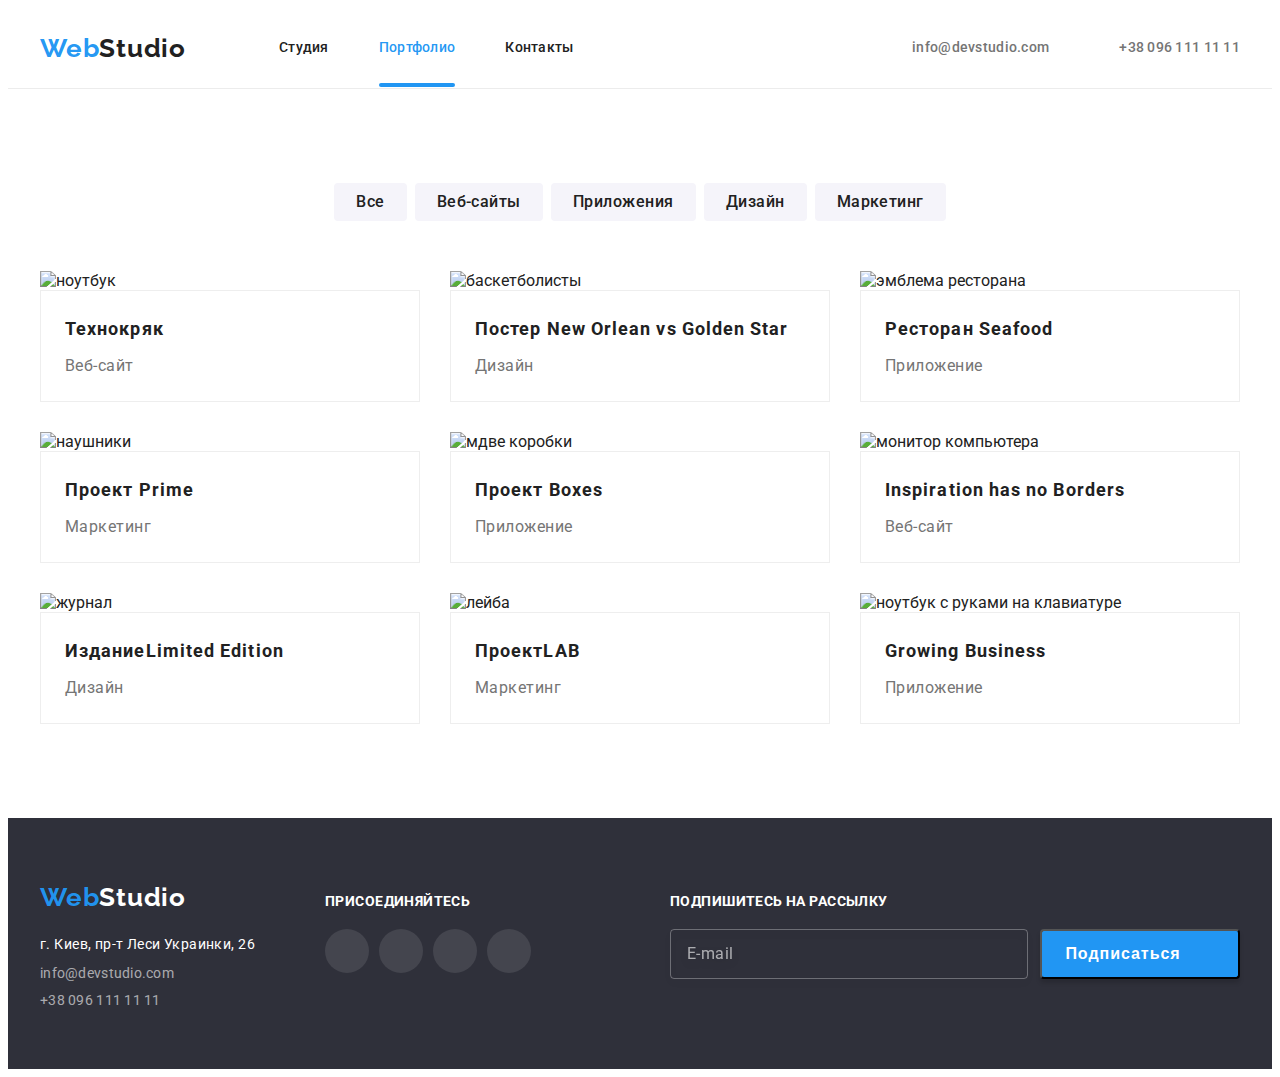
==== portfolio.html @ 55c8bc3f "Create portfolio.html" ====
<!DOCTYPE html>
<html lang="ru">
  <head>
    <meta charset="UTF-8" />
    <meta http-equiv="X-UA-Compatible" content="IE=edge" />
    <meta name="viewport" content="width=device-width, initial-scale=1.0" />
    <link rel="preconnect" href="https://fonts.googleapis.com" />
    <link rel="preconnect" href="https://fonts.gstatic.com" crossorigin />
    <link
      href="https://fonts.googleapis.com/css2?family=Raleway:ital,wght@0,700;1,700&family=Roboto:ital,wght@0,400;0,500;0,700;0,900;1,400;1,500;1,700;1,900&display=swap"
      rel="stylesheet"
    />
    <link
      rel="stylesheet"
      href="https://cdnjs.cloudflare.com/ajax/libs/modern-normalize/1.1.0/modern-normalize.min.css"
      integrity="sha512-wpPYUAdjBVSE4KJnH1VR1HeZfpl1ub8YT/NKx4PuQ5NmX2tKuGu6U/JRp5y+Y8XG2tV+wKQpNHVUX03MfMFn9Q=="
      crossorigin="anonymous"
      referrerpolicy="no-referrer"
    />
    <link rel="stylesheet" href="./css/main.min.css" />
    <title>Portfolio</title>
  </head>
  <body>
    <!-- HEADER -->
    <header class="header">
      <div class="container">
        <nav class="navigation">
          <a href="/" lang="en" class="logo"><span class="span-logo">Web</span>Studio</a>

          <ul class="header__list list">
            <li class="header__item">
              <a class="header__link link" href="./index.html">Студия</a>
            </li>
            <li class="header__item">
              <a class="header__link link current" href="./portfolio.html">Портфолио</a>
            </li>
            <li class="header__item">
              <a class="header__link link" href="">Контакты</a>
            </li>
          </ul>
        </nav>
        <ul class="header__contacts list">
          <li class="header__сontact-details">
            <a class="header__mail link" href="mailto:info@devstudio.com"
              ><svg class="header__envelope" width="16" height="12">
                <use href="./images/sprite.svg#icon-envelope"></use></svg
              >info@devstudio.com</a
            >
          </li>
          <li class="header__сontact-details">
            <a class="header__tel link" href="tel:+380961111111"
              ><svg class="header__smartphone" width="10" height="16">
                <use href="./images/sprite.svg#icon-smartphone"></use></svg
              >+38 096 111 11 11</a
            >
          </li>
        </ul>
      </div>
    </header>

    <!-- MAIN -->
    <main class="portfolio">
      <section class="portfolio-section section">
        <div class="container">
          <h1 hidden>Portfolio</h1>

          <ul class="filters-list list">
            <li class="filters-item">
              <button class="btn" type="button">Все</button>
            </li>
            <li class="filters-item">
              <button class="btn" type="button">Веб-сайты</button>
            </li>
            <li class="filters-item">
              <button class="btn" type="button">Приложения</button>
            </li>
            <li class="filters-item">
              <button class="btn" type="button">Дизайн</button>
            </li>
            <li class="filters-item">
              <button class="btn" type="button">Маркетинг</button>
            </li>
          </ul>

          <!-- gallery -->
          <ul class="projects-list list">
            <li class="projects-item">
              <a class="projects-link link" href="">
                <div class="projects-overlay">
                  <img src="./images/portfolio-images/img-1-min.jpg" alt="ноутбук" />
                  <p class="projects-description">
                    Технокряк это современная площадка распространения коронавируса. Компании
                    используют эту платформу для цифрового шпионажа и атак на защищённые сервера
                    конкурентов.
                  </p>
                </div>
                <div class="projects-content">
                  <h2 class="projects-heading">Технокряк</h2>
                  <p class="projects-text">Веб-сайт</p>
                </div>
              </a>
            </li>

            <li class="projects-item">
              <a class="projects-link link" href="">
                <div class="projects-overlay">
                  <img src="./images/portfolio-images/img-2-min.jpg" alt="баскетболисты" />
                  <p class="projects-description">
                    Технокряк это современная площадка распространения коронавируса. Компании
                    используют эту платформу для цифрового шпионажа и атак на защищённые сервера
                    конкурентов.
                  </p>
                </div>
                <div class="projects-content">
                  <h2 class="projects-heading">
                    Постер <span lang="en">New Orlean vs Golden Star</span>
                  </h2>
                  <p class="projects-text">Дизайн</p>
                </div>
              </a>
            </li>

            <li class="projects-item">
              <a class="projects-link link" href="">
                <div class="projects-overlay">
                  <img src="./images/portfolio-images/img-3-min.jpg" alt="эмблема ресторана" />
                  <p class="projects-description">
                    Технокряк это современная площадка распространения коронавируса. Компании
                    используют эту платформу для цифрового шпионажа и атак на защищённые сервера
                    конкурентов.
                  </p>
                </div>
                <div class="projects-content">
                  <h2 class="projects-heading">Ресторан <span lang="en">Seafood</span></h2>
                  <p class="projects-text">Приложение</p>
                </div>
              </a>
            </li>

            <li class="projects-item">
              <a class="projects-link link" href="">
                <div class="projects-overlay">
                  <img src="./images/portfolio-images/img-4-min.jpg" alt="наушники" />
                  <p class="projects-description">
                    Технокряк это современная площадка распространения коронавируса. Компании
                    используют эту платформу для цифрового шпионажа и атак на защищённые сервера
                    конкурентов.
                  </p>
                </div>
                <div class="projects-content">
                  <h2 class="projects-heading">Проект <span lang="en">Prime</span></h2>
                  <p class="projects-text">Маркетинг</p>
                </div>
              </a>
            </li>

            <li class="projects-item">
              <a class="projects-link link" href=""
                ><div class="projects-overlay">
                  <img src="./images/portfolio-images/img-5-min.jpg" alt="мдве коробки" />
                  <p class="projects-description">
                    Технокряк это современная площадка распространения коронавируса. Компании
                    используют эту платформу для цифрового шпионажа и атак на защищённые сервера
                    конкурентов.
                  </p>
                </div>
                <div class="projects-content">
                  <h2 class="projects-heading">Проект <span lang="en">Boxes</span></h2>
                  <p class="projects-text">Приложение</p>
                </div>
              </a>
            </li>

            <li class="projects-item">
              <a class="projects-link link" href=""
                ><div class="projects-overlay">
                  <img src="./images/portfolio-images/img-6-min.jpg" alt="монитор компьютера" />
                  <p class="projects-description">
                    Технокряк это современная площадка распространения коронавируса. Компании
                    используют эту платформу для цифрового шпионажа и атак на защищённые сервера
                    конкурентов.
                  </p>
                </div>
                <div class="projects-content">
                  <h2 class="projects-heading" lang="en">Inspiration has no Borders</h2>
                  <p class="projects-text">Веб-сайт</p>
                </div>
              </a>
            </li>

            <li class="projects-item">
              <a class="projects-link link" href=""
                ><div class="projects-overlay">
                  <img src="./images/portfolio-images/img-7-min.jpg" alt="журнал" />
                  <p class="projects-description">
                    Технокряк это современная площадка распространения коронавируса. Компании
                    используют эту платформу для цифрового шпионажа и атак на защищённые сервера
                    конкурентов.
                  </p>
                </div>
                <div class="projects-content">
                  <h2 class="projects-heading">Издание<span lang="en">Limited Edition</span></h2>
                  <p class="projects-text">Дизайн</p>
                </div>
              </a>
            </li>

            <li class="projects-item">
              <a class="projects-link link" href="">
                <div class="projects-overlay">
                  <img src="./images/portfolio-images/img-8-min.jpg" alt="лейба" />
                  <p class="projects-description">
                    Технокряк это современная площадка распространения коронавируса. Компании
                    используют эту платформу для цифрового шпионажа и атак на защищённые сервера
                    конкурентов.
                  </p>
                </div>
                <div class="projects-content">
                  <h2 class="projects-heading">Проект<span lang="en">LAB</span></h2>
                  <p class="projects-text">Маркетинг</p>
                </div>
              </a>
            </li>

            <li class="projects-item">
              <a class="projects-link link" href=""
                ><div class="projects-overlay">
                  <img
                    src="./images/portfolio-images/img-9-min.jpg"
                    alt="ноутбук с руками на клавиатуре"
                  />
                  <p class="projects-description">
                    Технокряк это современная площадка распространения коронавируса. Компании
                    используют эту платформу для цифрового шпионажа и атак на защищённые сервера
                    конкурентов.
                  </p>
                </div>
                <div class="projects-content">
                  <h2 class="projects-heading" lang="en">Growing Business</h2>
                  <p class="projects-text">Приложение</p>
                </div>
              </a>
            </li>
          </ul>
        </div>
      </section>
    </main>

    <!-- FOOTER -->
    <footer class="footer">
      <div class="container">
        <div class="footer__left">
          <a href="/" lang="en" class="footer__logo logo"
            ><span class="footer-span__logo">Web</span>Studio</a
          >
          <address class="footer__address link">
            <a class="map link" href="">г. Киев, пр-т Леси Украинки, 26</a>
            <ul class="footer-contacts list">
              <li class="footer__item">
                <a class="footer__mail link" href="mailto:info@devstudio.com">info@devstudio.com</a>
              </li>
              <li class="footer__item">
                <a class="footer__tel link" href="tel:+380961111111">+38 096 111 11 11</a>
              </li>
            </ul>
          </address>
        </div>

        <div class="footer__right">
          <h3 class="footer__heading">присоединяйтесь</h3>
          <ul class="footer__socials list">
            <li class="footer__socials-item">
              <a href="" class="footer__socials-link link">
                <svg class="footer__socials-icon" width="20" height="20">
                  <use href="./images/sprite.svg#icon-instagram"></use>
                </svg>
              </a>
            </li>
            <li class="footer__socials-item">
              <a href="" class="footer__socials-link">
                <svg class="footer__socials-icon" width="20" height="20">
                  <use href="./images/sprite.svg#icon-twitter"></use>
                </svg>
              </a>
            </li>
            <li class="footer__socials-item">
              <a href="" class="footer__socials-link">
                <svg class="footer__socials-icon" width="20" height="20">
                  <use href="./images/sprite.svg#icon-facebook"></use>
                </svg>
              </a>
            </li>
            <li class="footer__socials-item">
              <a href="" class="footer__socials-link">
                <svg class="footer__socials-icon" width="20" height="20">
                  <use href="./images/sprite.svg#icon-linkedin"></use>
                </svg>
              </a>
            </li>
          </ul>
        </div>
        <div class="mailing">
          <b class="mailing__heading">Подпишитесь на рассылку</b>
          <form action="#" class="mailing__form">
            <input
              type="email"
              id="email"
              class="mailing__input"
              name="input-email"
              placeholder="E-mail"
            />
            <button class="mailing__btn" type="submit">
              Подписаться
              <span class="mailing__wrap">
                <svg class="mailing__icon-send" width="24" height="24">
                  <use href="./images/sprite.svg#icon-icon-send"></use>
                </svg>
              </span>
            </button>
          </form>
        </div>
      </div>
    </footer>
  </body>
</html>
---- css/main.min.css ----
:root{--primary-text-color: #212121;--secondary-text-color: #757575;--accent-color: #2196f3fb;--primary-white-color: #ffffff;--primary-link-color: #afb1b8;--projects-list-gap: 30px}body{font-family:'Roboto', sans-serif;color:var(--primary-text-color)}h1,h2,h3,h4,h5,h6,p{margin:0}ul{margin-top:0;margin-bottom:0;padding-left:0}img{display:block;max-width:100%;height:auto}.list{list-style-type:none}.link{text-decoration:none;color:var(--primary-text-color);transition:color 250ms cubic-bezier(0.4, 0, 0.2, 1)}.link:hover,.link:focus{color:var(--accent-color)}.container{width:1200px;padding-left:15px;padding-right:15px;margin:0 auto}.section{padding-top:94px;padding-bottom:94px}.logo{font-family:Raleway;font-weight:700;font-size:26px;line-height:1.19;text-decoration:none;letter-spacing:0.03em;color:var(--primary-text-color)}.span-logo{color:var(--accent-color)}.heading{text-align:center}.header{background-color:var(--primary-white-color);border-bottom:1px solid #ececec}.header .container{display:flex;align-items:center}.navigation{display:flex;align-items:center}.header__list{display:flex;margin-left:93px}.header__item{padding-top:32px;padding-bottom:32px;font-weight:500;font-size:14px;line-height:1.14;letter-spacing:0.02em}.header__item:not(:last-child){margin-right:50px}.header__link{padding-top:32px;padding-bottom:32px;position:relative}.current{color:var(--accent-color)}.current::after{content:'';display:block;background:#2196f3;height:4px;border-radius:2px;bottom:0;width:100%;position:absolute}.header__mail,.header__tel{padding-top:32px;padding-bottom:32px;display:flex;transition:color 250ms cubic-bezier(0.4, 0, 0.2, 1);color:var(--secondary-text-color);font-weight:500;font-size:14px;line-height:1.14;letter-spacing:0.02em}.header__contacts{display:flex;margin-left:auto;align-items:center}.header__contacts .header__сontact-details+.header__сontact-details{margin-left:50px}.header__mail::before{content:'';fill:var(--secondary-text-color)}.header__envelope{margin-right:10px;fill:var(--secondary-text-color);transition:fill 250ms cubic-bezier(0.4, 0, 0.2, 1)}.header__mail:hover .header__envelope,.header__mail:focus .header__envelope{fill:var(--accent-color)}.header__smartphone{margin-right:10px;fill:var(--secondary-text-color);transition:fill 250ms cubic-bezier(0.4, 0, 0.2, 1)}.header__tel:hover .header__smartphone,.header__tel:focus .header__smartphone{fill:var(--accent-color)}.hero{background-color:#2f303a;text-align:center;padding-top:200px;padding-bottom:200px;background-image:linear-gradient(rgba(47,48,58,0.4), rgba(47,48,58,0.4)),url(../images/img-min.jpg);max-width:1600px;margin-left:auto;margin-right:auto;background-repeat:no-repeat;background-position:center;background-size:cover}.hero__heading{margin-bottom:30px;font-family:Roboto;font-weight:900;font-size:44px;line-height:1.36;letter-spacing:0.06em;text-transform:uppercase;color:var(--primary-white-color)}.hero__btn{padding:10px 32px;font-weight:700;font-size:16px;line-height:1.87;letter-spacing:0.06em;background-color:var(--accent-color);color:var(--primary-white-color);border-radius:4px;border:hidden;cursor:pointer}.btn{cursor:pointer;border:none;padding:6px 22px;border-radius:4px;background-color:#f5f4fa;font-family:Roboto;font-weight:500;font-size:16px;line-height:1.62;text-align:center;letter-spacing:0.03em;color:#212121;transition:color 250ms cubic-bezier(0.4, 0, 0.2, 1),background-color 250ms cubic-bezier(0.4, 0, 0.2, 1)}.btn:hover,.btn:focus{background-color:var(--accent-color);color:var(--primary-white-color)}.benefits{padding-bottom:0}.benefits__list{display:flex}.benefits__item{width:270px}.benefits__item:not(:last-child){margin-right:30px}.benefits-picture{display:flex;align-items:center;justify-content:center;background-color:#f5f4fa;height:120px;width:100%;border-radius:4px;margin-bottom:30px}.benefits__heading{margin-bottom:10px;font-weight:700;font-size:14px;line-height:1.14;letter-spacing:0.03em;text-transform:uppercase}.benefits__text{font-size:14px;line-height:1.71;letter-spacing:0.03em;color:var(--secondary-text-color)}.activity__heading{margin-bottom:50px;font-weight:700;font-size:36px;line-height:1.17;letter-spacing:0.03em}.activity__list{display:flex}.activity__item{position:relative}.activity__item:not(:last-child){margin-right:30px}.activity-description__text{font-family:Roboto;font-weight:700;font-size:14px;line-height:calc(16 / 14);text-align:center;letter-spacing:0.03em;text-transform:uppercase;color:var(--primary-white-color);position:absolute;bottom:0;width:100%;height:70px;background:rgba(47,48,58,0.8);padding:27px 82px}.team{background-color:#f5f4fa}.team__heading{margin-bottom:50px;font-weight:700;font-size:36px;line-height:1.17;letter-spacing:0.03em}.team__list{display:flex}.team__list .team__item+.team__item{margin-left:30px}.employees{background-color:#ffffff;padding-top:30px;padding-bottom:30px;text-align:center;border-bottom:1px;box-shadow:0px 1px 3px rgba(0,0,0,0.12),0px 1px 1px rgba(0,0,0,0.14),0px 2px 1px rgba(0,0,0,0.2);border-radius:0 0 4px 4px}.employees__heading{margin-bottom:10px;font-weight:500;font-size:16px;line-height:1.19;letter-spacing:0.03em}.employees__text{font-size:16px;line-height:1.19;letter-spacing:0.03em;color:var(--secondary-text-color);margin-bottom:16px}.employees-socials{display:flex;justify-content:center}.clients__heading{margin-bottom:50px;font-family:Roboto;font-weight:700;font-size:36px;line-height:1.17;text-align:center;letter-spacing:0.03em;color:var(--primary-text-color)}.clients__list{display:flex;justify-content:center}.clients__item{width:170px;height:92px}.clients__item:not(:last-child){margin-right:30px}.clients__icon{background-color:var(--primary-white-color);border:1px solid var(--primary-link-color);padding:16px 32px;border-radius:4px;width:100%;height:100%;fill:var(--primary-link-color);transition:fill 250ms cubic-bezier(0.4, 0, 0.2, 1),border-color 250ms cubic-bezier(0.4, 0, 0.2, 1)}.clients__link:hover .clients__icon,.clients__link:focus .clients__icon{fill:var(--accent-color);border-color:var(--accent-color)}.footer{background-color:#2f303a;padding-top:60px;padding-bottom:60px}.footer__left{margin-right:70px}.footer__logo{display:block;margin-bottom:20px;color:var(--primary-white-color)}.footer-span__logo{color:var(--accent-color)}.map{display:block;margin-bottom:9px;color:var(--primary-white-color);font-style:normal;font-size:14px;line-height:1.71;letter-spacing:0.03em}.footer__mail{display:block;margin-bottom:9px}.footer__mail,.footer__tel{color:rgba(255,255,255,0.6);font-style:normal;font-weight:400;font-size:14px;line-height:1.14;letter-spacing:0.02em}.footer .container{display:flex;align-items:baseline}.footer__heading{margin-bottom:20px;font-family:Roboto;font-weight:700;font-size:14px;line-height:16px;letter-spacing:0.03em;text-transform:uppercase;color:var(--primary-white-color)}.footer__socials{display:flex}.footer__socials-item:not(:last-child){margin-right:10px}.footer__socials-link{width:44px;height:44px;display:flex;align-items:center;justify-content:center;border-radius:50%;background-color:rgba(255,255,255,0.1);fill:var(--primary-white-color);transition:background-color 250ms cubic-bezier(0.4, 0, 0.2, 1)}.footer__socials-link:hover,.footer__socials-link:focus{background-color:var(--accent-color)}.mailing__form{display:flex}.mailing{margin-left:auto}.mailing__heading{display:block;margin-top:15px;margin-bottom:20px;font-family:Roboto;font-weight:700;font-size:14px;line-height:calc(16 / 14);letter-spacing:0.03em;text-transform:uppercase;color:var(--primary-white-color)}.mailing__input{display:inline-block;min-width:358px;height:50px;background-color:#2196f300;padding-left:16px;border:1px solid rgba(255,255,255,0.3);box-sizing:border-box;filter:drop-shadow(0px 4px 4px rgba(0,0,0,0.15));border-radius:4px;font-size:14px;color:var(--primary-white-color)}.mailing__input::placeholder{font-family:Roboto;font-size:16px;line-height:calc(20 / 16);display:flex;align-items:center;letter-spacing:0.03em;color:rgba(255,255,255,0.6);outline:transparent}.mailing__btn{display:flex;align-items:center;justify-content:center;width:200px;height:50px;margin-left:12px;padding:10px 28px;font-weight:700;font-size:16px;line-height:clac(30/16);text-align:center;letter-spacing:0.06em;background:#2196f3;color:var(--primary-white-color);box-shadow:0px 4px 4px rgba(0,0,0,0.15);border-radius:4px;outline:transparent;cursor:pointer}.mailing__icon-send{margin-left:10px;fill:var(--primary-white-color)}.backdrop{position:fixed;top:0;left:0;width:100%;height:100%;background-color:rgba(0,0,0,0.2);opacity:1;transition:opacity 250ms cubic-bezier(0.4, 0, 0.2, 1)}.backdrop.is-hidden{opacity:0;pointer-events:none;visibility:visible}.modal{position:absolute;top:50%;left:50%;transform:translate(-50%, -50%);padding:40px;min-width:528px;min-height:581px;transition:250ms cubic-bezier(0.4, 0, 0.2, 1);transform:translate(-50%, -50%) scale(1);background-color:var(--primary-white-color);box-shadow:0px 4px 4px rgba(0,0,0,0.25)}.backdrop.is-hidden .modal{transition:250ms cubic-bezier(0.4, 0, 0.2, 1);transform:translate(-50%, -50%) scale(1.5)}.modal__btn{position:absolute;top:8px;right:8px;display:flex;align-items:center;justify-content:center;box-sizing:border-box;height:30px;width:30px;border-radius:50%;border:1px solid rgba(0,0,0,0.1);background-color:var(--primary-white-color);cursor:pointer;transition:fill 250ms cubic-bezier(0.4, 0, 0.2, 1)}.modal__btn:hover,.modal__btn:focus{fill:var(--accent-color)}.modal__heading{display:block;margin-bottom:12px;font-family:Roboto;font-weight:700;font-size:20px;line-height:calc(23 / 20);text-align:center;letter-spacing:0.03em;color:var(--primary-text-color)}.modal-field{margin-bottom:10px}.modal-field__lable{display:block;margin-bottom:4px;font-family:Roboto;font-size:12px;line-height:calc(14 / 12);letter-spacing:0.01em;color:var(--secondary-text-color)}.modal-field__wrap{display:block;position:relative}.modal-field__input{padding-left:42px;width:100%;height:40px;border:1px solid rgba(33,33,33,0.2);box-sizing:border-box;border-radius:4px;outline:transparent;transition:border-color 250ms cubic-bezier(0.4, 0, 0.2, 1)}.modal-field__input:hover,.modal-field__input:focus{border-color:var(--accent-color)}.modal-field__icon{position:absolute;top:50%;transform:translateY(-50%);left:12px;fill:#212121;transition:fill 250ms cubic-bezier(0.4, 0, 0.2, 1)}.modal-field__input:hover+.modal-field__icon,.modal-field__input:focus+.modal-field__icon{fill:var(--accent-color)}.modal-field__comments{padding-top:12px;padding-left:16px;width:100%;height:120px;resize:none;border:1px solid rgba(33,33,33,0.2);box-sizing:border-box;border-radius:4px;outline:transparent;font-size:14px;transition:border-color 250ms cubic-bezier(0.4, 0, 0.2, 1)}.modal-field__comments::placeholder{font-family:Roboto;font-size:12px;line-height:calc(14 / 12);letter-spacing:0.01em;color:rgba(117,117,117,0.5)}.modal-field__comments:hover,.modal-field__comments:focus{border-color:var(--accent-color)}.modal-check{margin-bottom:30px}.visually-hidden{position:absolute;width:1px;height:1px;margin:-1px;padding:0;overflow:hidden;border:0;clip:rect(0 0 0 0)}.modal-check__label{display:flex;align-items:center;justify-content:center;font-family:Roboto;font-size:14px;line-height:calc(24 / 14);letter-spacing:0.03em;color:var(--secondary-text-color)}.modal-link{margin-left:4px}.modal-check__wrapper{margin-right:8px;width:16px;height:15px;border:2px solid var(--primary-text-color);border-radius:4px;display:flex;align-items:center;justify-content:center}.modal-check__icon{fill:var(--primary-white-color)}.modal-check__checkbox:checked+.modal-check__label>.modal-check__wrapper{background-color:var(--accent-color);border:transparent}.check-btn{display:block;margin:0 auto;width:200px;height:50px;padding:10px 32px;font-weight:700;font-size:16px;line-height:1.87;letter-spacing:0.06em;background-color:var(--accent-color);color:var(--primary-white-color);border-radius:4px;border:hidden;box-shadow:0px 4px 4px rgba(0,0,0,0.15);cursor:pointer}.employees-socials__item{width:44px;height:44px}.employees-socials__item:not(:last-child){margin-right:10px}.employees-socials__link{width:100%;height:100%;display:flex;align-items:center;justify-content:center;border-radius:50%;background-color:var(--primary-white-color);transition:background-color 250ms cubic-bezier(0.4, 0, 0.2, 1)}.employees-socials__link:hover,.employees-socials__link:focus{background-color:var(--accent-color)}.employees-socials__icon{fill:var(--primary-link-color);transition:fill 250ms cubic-bezier(0.4, 0, 0.2, 1)}.employees-socials__link:hover .employees-socials__icon,.employees-socials__link:focus .employees-socials__icon{fill:var(--primary-white-color)}.projects-list{display:flex;flex-wrap:wrap;margin-top:calc(-1 * var(--projects-list-gap));margin-left:calc(-1 * var(--projects-list-gap))}.projects-item{transition:box-shadow 250ms cubic-bezier(0.4, 0, 0.2, 1)}.projects-item:hover,.projects-item:focus{box-shadow:0px 1px 1px rgba(0,0,0,0.12),0px 4px 4px rgba(0,0,0,0.06),1px 4px 6px rgba(0,0,0,0.16)}.projects-list>.projects-item{flex-basis:calc(100% / 3 - var(--projects-list-gap));margin-top:var(--projects-list-gap);margin-left:var(--projects-list-gap)}.projects-overlay{position:relative;overflow:hidden}.projects-description{position:absolute;top:0;left:0;height:100%;padding:63px 24px;background-color:rgba(33,150,243,0.9);transform:translateY(100%);transition:transform 250ms cubic-bezier(0.4, 0, 0.2, 1);font-family:Roboto;font-style:normal;font-weight:400;font-size:18px;line-height:calc(28 / 18);letter-spacing:0.03em;color:var(--primary-white-color)}.projects-item:hover .projects-description{transform:translateY(0%)}.projects-text{font-size:16px;line-height:1.87;letter-spacing:0.03em;color:var(--secondary-text-color)}.projects-heading{font-weight:700;font-size:18px;line-height:2;letter-spacing:0.06em;color:var(--primary-text-color);margin-bottom:4px}.projects-content{background-color:var(--primary-white-color);padding:20px 24px;border:1px solid #eeeeee}.filters-list{display:flex;justify-content:center;padding-top:0;margin-bottom:50px}.filters-item{font-family:Roboto;font-style:normal;font-weight:500;font-size:16px;line-height:1.62;text-align:center;letter-spacing:0.03em;color:var(--primary-text-color);transition:box-shadow 250ms cubic-bezier(0.4, 0, 0.2, 1),border-radius 250ms cubic-bezier(0.4, 0, 0.2, 1)}.filters-item:not(:last-child){margin-right:8px}.filters-item:hover,.filters-item:focus{box-shadow:0px 3px 1px rgba(0,0,0,0.1),0px 1px 2px rgba(0,0,0,0.08),0px 2px 2px rgba(0,0,0,0.12);border-radius:4px}
/*# sourceMappingURL=main.min.css.map */
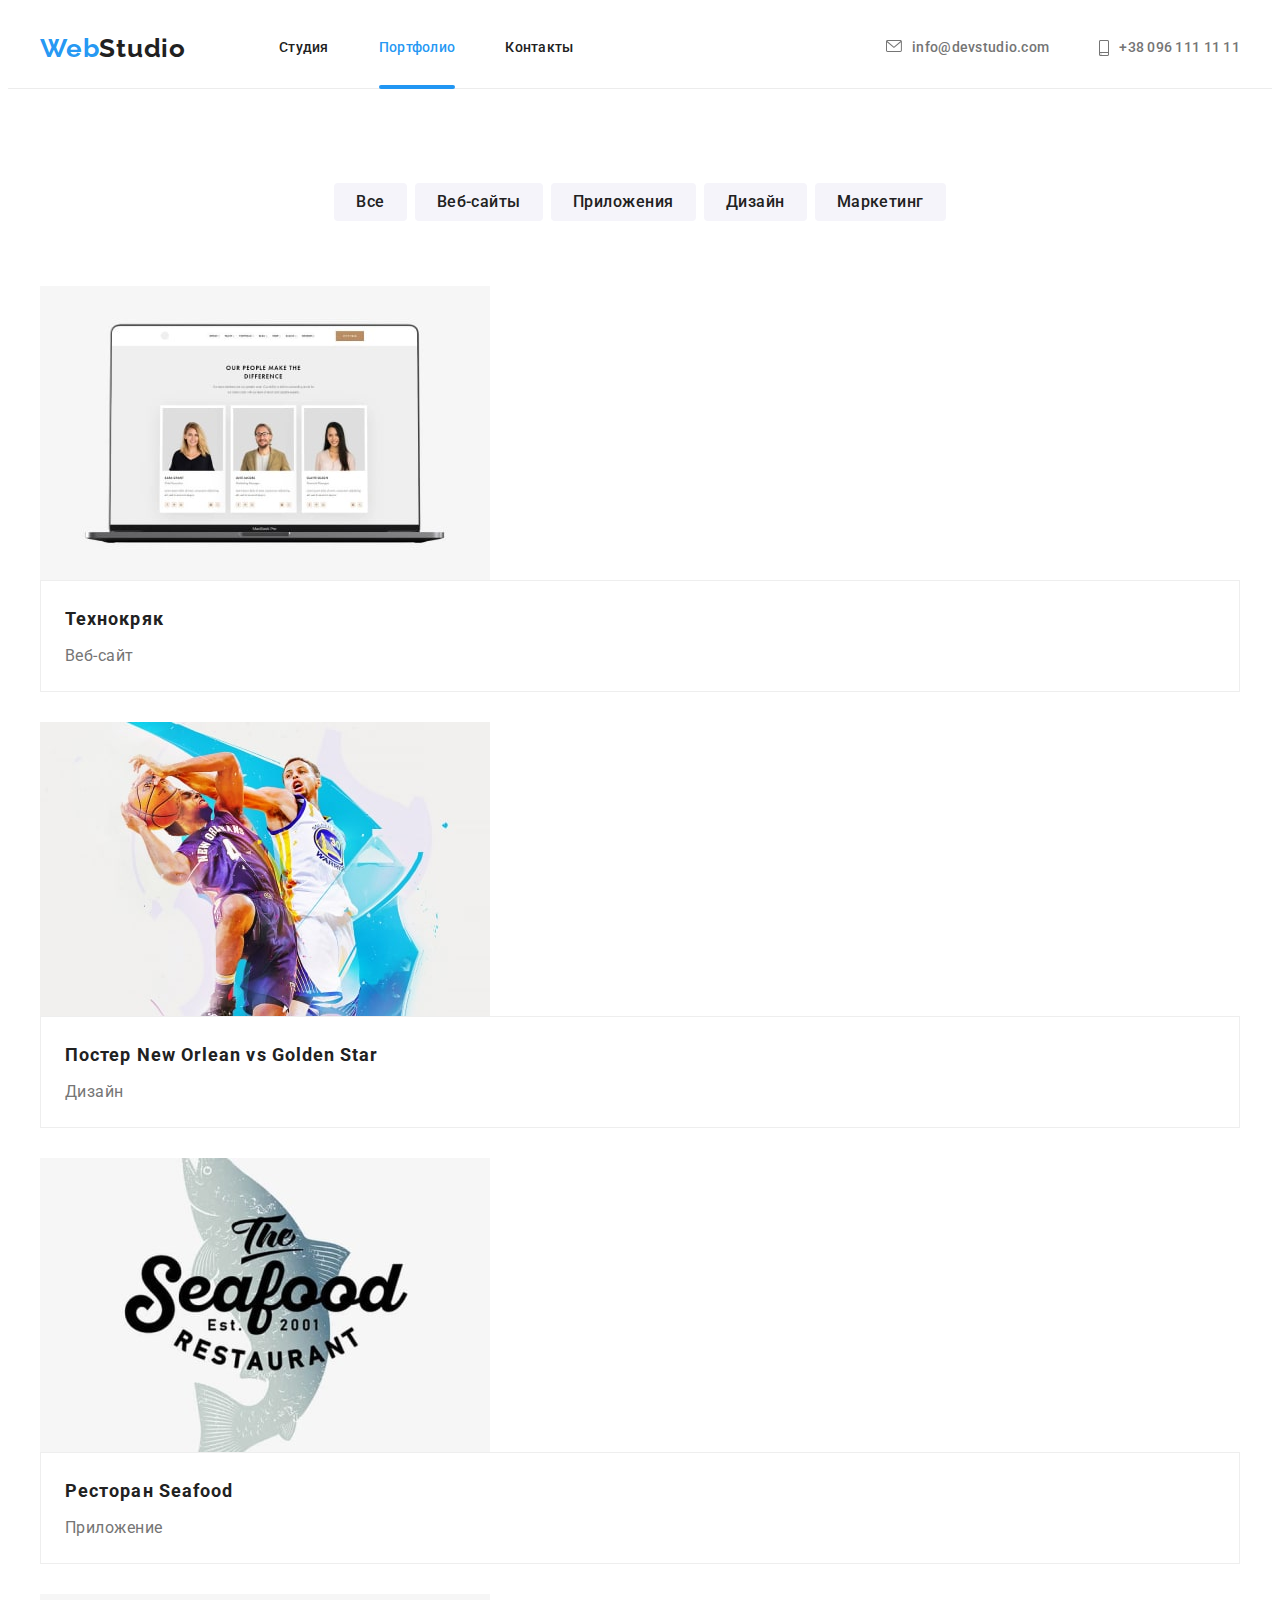
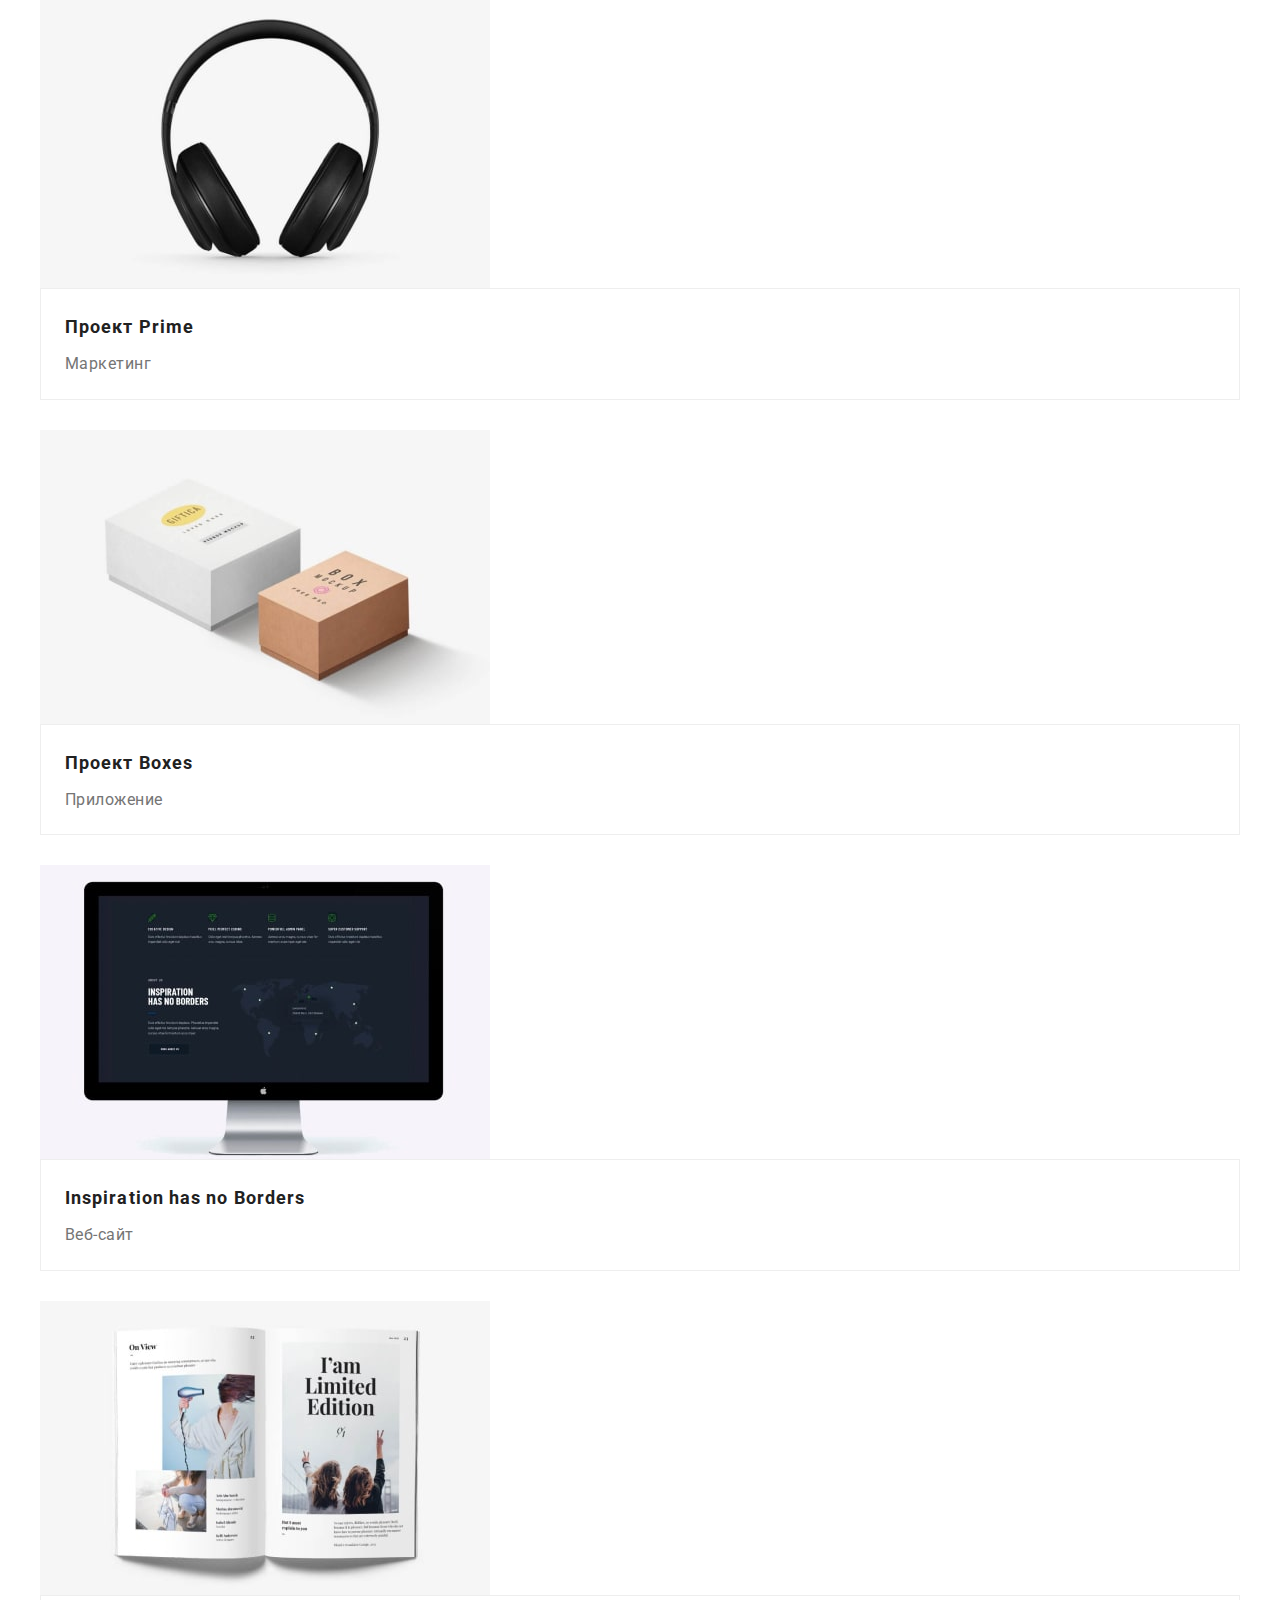
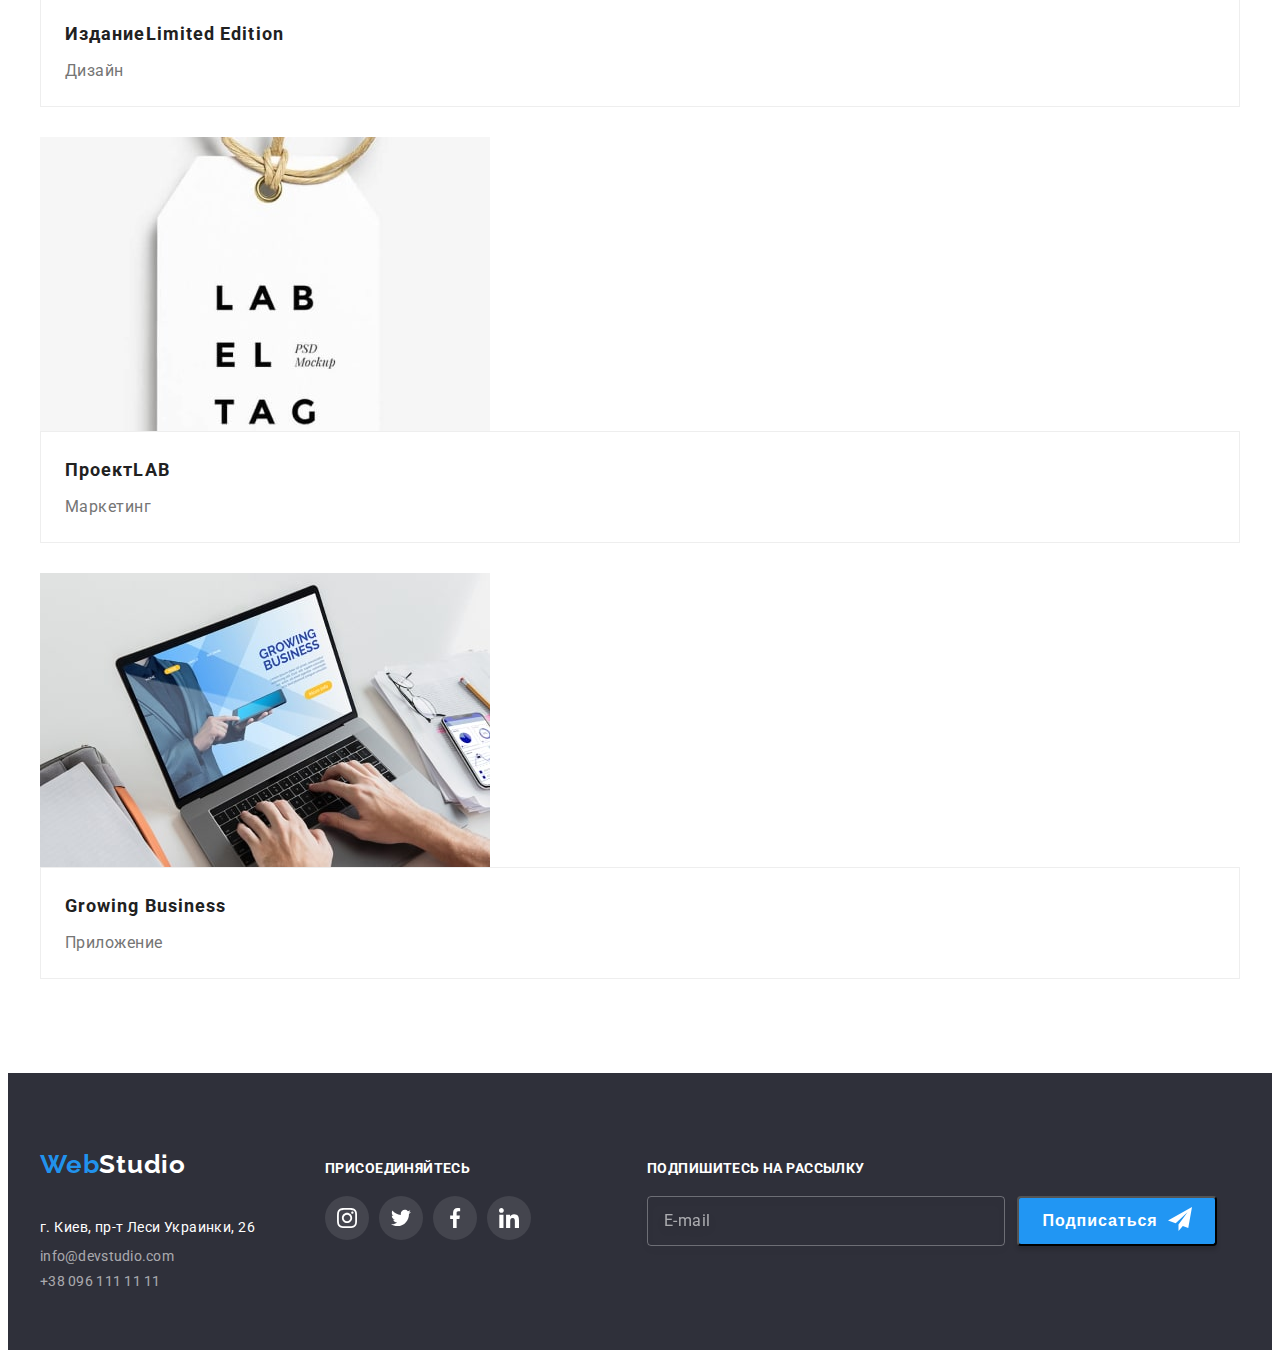
==== commit 7f9a58f7: "Update portfolio.html" ====
--- a/portfolio.html
+++ b/portfolio.html
@@ -22,7 +22,102 @@
   </head>
   <body>
     <!-- HEADER -->
+
     <header class="header">
+      <div class="container">
+        <nav class="navigation">
+          <a href="/" lang="en" class="logo"><span class="span-logo">Web</span>Studio</a>
+
+          <ul class="header__list list">
+            <li class="header__item">
+              <a class="header__link link" href="./index.html">Студия</a>
+            </li>
+            <li class="header__item">
+              <a class="header__link link current" href="./portfolio.html">Портфолио</a>
+            </li>
+            <li class="header__item">
+              <a class="header__link link" href="">Контакты</a>
+            </li>
+          </ul>
+        </nav>
+
+        <div class="header__wrapper">
+          <ul class="header__contacts list">
+            <li class="header__сontact-details">
+              <a class="header__mail link" href="mailto:info@devstudio.com"
+                ><svg class="header__envelope" width="16" height="12">
+                  <use href="./images/sprite.svg#icon-envelope"></use></svg
+                >info@devstudio.com</a
+              >
+            </li>
+            <li class="header__сontact-details">
+              <a class="header__tel link" href="tel:+380961111111"
+                ><svg class="header__smartphone" width="10" height="16">
+                  <use href="./images/sprite.svg#icon-smartphone"></use></svg
+                >+38 096 111 11 11</a
+              >
+            </li>
+          </ul>
+        </div>
+
+        <button class="menu-open" data-menu-open>
+          <svg class="menu-burger" width="44" height="44">
+            <use href="./images/sprite.svg#icon-menu"></use>
+          </svg>
+        </button>
+      </div>
+
+      <div class="mob-menu is-hidden" data-menu>
+        <button class="menu-close" data-menu-close>
+          <svg class="menu-cross" width="44" height="44">
+            <use href="./images/sprite.svg#icon-menu-close"></use>
+          </svg>
+        </button>
+
+        <div class="mob-menu__nav">
+          <ul class="mob-menu__list list">
+            <li class="mob-menu__item">
+              <a class="mob-menu__link link" href="./index.html">Студия</a>
+            </li>
+            <li class="mob-menu__item">
+              <a class="mob-menu__link link current" href="./portfolio.html">Портфолио</a>
+            </li>
+            <li class="mob-menu__item">
+              <a class="mob-menu__link link" href="">Контакты</a>
+            </li>
+          </ul>
+        </div>
+
+        <div class="mob-menu__wrapper">
+          <ul class="mob-menu__contacts list">
+            <li class="mob-menu__сontact-details">
+              <a class="mob-menu__tel link" href="tel:+380961111111">+38 096 111 11 11</a>
+            </li>
+            <li class="mob-menu__сontact-details">
+              <a class="mob-menu__mail link" href="mailto:info@devstudio.com">info@devstudio.com</a>
+            </li>
+          </ul>
+          <div class="mob-menu__bottom">
+            <ul class="mob-menu__socials list">
+              <li class="mob-menu__socials-item">
+                <a class="mob-menu__socials-link link" href="">Instagram</a>
+              </li>
+              <li class="mob-menu__socials-item">
+                <a class="mob-menu__socials-link link" href="">Twitter</a>
+              </li>
+              <li class="mob-menu__socials-item">
+                <a class="mob-menu__socials-link link" href="">Facebook</a>
+              </li>
+              <li class="mob-menu__socials-item">
+                <a class="mob-menu__socials-link link" href="">LinkedIn</a>
+              </li>
+            </ul>
+          </div>
+        </div>
+      </div>
+    </header>
+
+    <!-- <header class="header">
       <div class="container">
         <nav class="navigation">
           <a href="/" lang="en" class="logo"><span class="span-logo">Web</span>Studio</a>
@@ -56,7 +151,7 @@
           </li>
         </ul>
       </div>
-    </header>
+    </header> -->
 
     <!-- MAIN -->
     <main class="portfolio">
@@ -64,30 +159,39 @@
         <div class="container">
           <h1 hidden>Portfolio</h1>
 
-          <ul class="filters-list list">
-            <li class="filters-item">
-              <button class="btn" type="button">Все</button>
-            </li>
-            <li class="filters-item">
-              <button class="btn" type="button">Веб-сайты</button>
-            </li>
-            <li class="filters-item">
-              <button class="btn" type="button">Приложения</button>
-            </li>
-            <li class="filters-item">
-              <button class="btn" type="button">Дизайн</button>
-            </li>
-            <li class="filters-item">
-              <button class="btn" type="button">Маркетинг</button>
-            </li>
-          </ul>
+          <div class="filters">
+            <ul class="filters-list list">
+              <li class="filters-item">
+                <button class="btn" type="button">Все</button>
+              </li>
+              <li class="filters-item">
+                <button class="btn" type="button">Веб-сайты</button>
+              </li>
+              <li class="filters-item">
+                <button class="btn" type="button">Приложения</button>
+              </li>
+              <li class="filters-item">
+                <button class="btn" type="button">Дизайн</button>
+              </li>
+              <li class="filters-item">
+                <button class="btn" type="button">Маркетинг</button>
+              </li>
+            </ul>
+          </div>
 
           <!-- gallery -->
+
           <ul class="projects-list list">
             <li class="projects-item">
               <a class="projects-link link" href="">
                 <div class="projects-overlay">
-                  <img src="./images/portfolio-images/img-1-min.jpg" alt="ноутбук" />
+                  <img
+                    class="projects-img"
+                    src="./images/portfolio-images/img1-projects-min.jpg"
+                    alt="ноутбук"
+                    width="450"
+                    height="294"
+                  />
                   <p class="projects-description">
                     Технокряк это современная площадка распространения коронавируса. Компании
                     используют эту платформу для цифрового шпионажа и атак на защищённые сервера
@@ -104,7 +208,13 @@
             <li class="projects-item">
               <a class="projects-link link" href="">
                 <div class="projects-overlay">
-                  <img src="./images/portfolio-images/img-2-min.jpg" alt="баскетболисты" />
+                  <img
+                    class="projects-img"
+                    src="./images/portfolio-images/img2-projects-min.jpg"
+                    alt="баскетболисты"
+                    width="450"
+                    height="294"
+                  />
                   <p class="projects-description">
                     Технокряк это современная площадка распространения коронавируса. Компании
                     используют эту платформу для цифрового шпионажа и атак на защищённые сервера
@@ -123,7 +233,13 @@
             <li class="projects-item">
               <a class="projects-link link" href="">
                 <div class="projects-overlay">
-                  <img src="./images/portfolio-images/img-3-min.jpg" alt="эмблема ресторана" />
+                  <img
+                    class="projects-img"
+                    src="./images/portfolio-images/img3-projects-min.jpg"
+                    alt="эмблема ресторана"
+                    width="450"
+                    height="294"
+                  />
                   <p class="projects-description">
                     Технокряк это современная площадка распространения коронавируса. Компании
                     используют эту платформу для цифрового шпионажа и атак на защищённые сервера
@@ -140,7 +256,13 @@
             <li class="projects-item">
               <a class="projects-link link" href="">
                 <div class="projects-overlay">
-                  <img src="./images/portfolio-images/img-4-min.jpg" alt="наушники" />
+                  <img
+                    class="projects-img"
+                    src="./images/portfolio-images/img4-projects-min.jpg"
+                    alt="наушники"
+                    width="450"
+                    height="294"
+                  />
                   <p class="projects-description">
                     Технокряк это современная площадка распространения коронавируса. Компании
                     используют эту платформу для цифрового шпионажа и атак на защищённые сервера
@@ -157,7 +279,13 @@
             <li class="projects-item">
               <a class="projects-link link" href=""
                 ><div class="projects-overlay">
-                  <img src="./images/portfolio-images/img-5-min.jpg" alt="мдве коробки" />
+                  <img
+                    class="projects-img"
+                    src="./images/portfolio-images/img5-projects-min.jpg"
+                    alt="две коробки"
+                    width="450"
+                    height="294"
+                  />
                   <p class="projects-description">
                     Технокряк это современная площадка распространения коронавируса. Компании
                     используют эту платформу для цифрового шпионажа и атак на защищённые сервера
@@ -174,7 +302,13 @@
             <li class="projects-item">
               <a class="projects-link link" href=""
                 ><div class="projects-overlay">
-                  <img src="./images/portfolio-images/img-6-min.jpg" alt="монитор компьютера" />
+                  <img
+                    class="projects-img"
+                    src="./images/portfolio-images/img6-projects-min.jpg"
+                    alt="монитор компьютера"
+                    width="450"
+                    height="294"
+                  />
                   <p class="projects-description">
                     Технокряк это современная площадка распространения коронавируса. Компании
                     используют эту платформу для цифрового шпионажа и атак на защищённые сервера
@@ -191,7 +325,13 @@
             <li class="projects-item">
               <a class="projects-link link" href=""
                 ><div class="projects-overlay">
-                  <img src="./images/portfolio-images/img-7-min.jpg" alt="журнал" />
+                  <img
+                    class="projects-img"
+                    src="./images/portfolio-images/img7-projects-min.jpg"
+                    alt="журнал"
+                    width="450"
+                    height="294"
+                  />
                   <p class="projects-description">
                     Технокряк это современная площадка распространения коронавируса. Компании
                     используют эту платформу для цифрового шпионажа и атак на защищённые сервера
@@ -208,7 +348,13 @@
             <li class="projects-item">
               <a class="projects-link link" href="">
                 <div class="projects-overlay">
-                  <img src="./images/portfolio-images/img-8-min.jpg" alt="лейба" />
+                  <img
+                    class="projects-img"
+                    src="./images/portfolio-images/img8-projects-min.jpg"
+                    alt="лейба"
+                    width="450"
+                    height="294"
+                  />
                   <p class="projects-description">
                     Технокряк это современная площадка распространения коронавируса. Компании
                     используют эту платформу для цифрового шпионажа и атак на защищённые сервера
@@ -226,8 +372,11 @@
               <a class="projects-link link" href=""
                 ><div class="projects-overlay">
                   <img
-                    src="./images/portfolio-images/img-9-min.jpg"
+                    class="projects-img"
+                    src="./images/portfolio-images/img9-projects-min.jpg"
                     alt="ноутбук с руками на клавиатуре"
+                    width="450"
+                    height="294"
                   />
                   <p class="projects-description">
                     Технокряк это современная площадка распространения коронавируса. Компании
@@ -321,5 +470,7 @@
         </div>
       </div>
     </footer>
+
+    <script src="./js/menu.js"></script>
   </body>
 </html>
--- a/css/main.min.css
+++ b/css/main.min.css
@@ -1,2 +1,2 @@
-:root{--primary-text-color: #212121;--secondary-text-color: #757575;--accent-color: #2196f3fb;--primary-white-color: #ffffff;--primary-link-color: #afb1b8;--projects-list-gap: 30px}body{font-family:'Roboto', sans-serif;color:var(--primary-text-color)}h1,h2,h3,h4,h5,h6,p{margin:0}ul{margin-top:0;margin-bottom:0;padding-left:0}img{display:block;max-width:100%;height:auto}.list{list-style-type:none}.link{text-decoration:none;color:var(--primary-text-color);transition:color 250ms cubic-bezier(0.4, 0, 0.2, 1)}.link:hover,.link:focus{color:var(--accent-color)}.container{width:1200px;padding-left:15px;padding-right:15px;margin:0 auto}.section{padding-top:94px;padding-bottom:94px}.logo{font-family:Raleway;font-weight:700;font-size:26px;line-height:1.19;text-decoration:none;letter-spacing:0.03em;color:var(--primary-text-color)}.span-logo{color:var(--accent-color)}.heading{text-align:center}.header{background-color:var(--primary-white-color);border-bottom:1px solid #ececec}.header .container{display:flex;align-items:center}.navigation{display:flex;align-items:center}.header__list{display:flex;margin-left:93px}.header__item{padding-top:32px;padding-bottom:32px;font-weight:500;font-size:14px;line-height:1.14;letter-spacing:0.02em}.header__item:not(:last-child){margin-right:50px}.header__link{padding-top:32px;padding-bottom:32px;position:relative}.current{color:var(--accent-color)}.current::after{content:'';display:block;background:#2196f3;height:4px;border-radius:2px;bottom:0;width:100%;position:absolute}.header__mail,.header__tel{padding-top:32px;padding-bottom:32px;display:flex;transition:color 250ms cubic-bezier(0.4, 0, 0.2, 1);color:var(--secondary-text-color);font-weight:500;font-size:14px;line-height:1.14;letter-spacing:0.02em}.header__contacts{display:flex;margin-left:auto;align-items:center}.header__contacts .header__сontact-details+.header__сontact-details{margin-left:50px}.header__mail::before{content:'';fill:var(--secondary-text-color)}.header__envelope{margin-right:10px;fill:var(--secondary-text-color);transition:fill 250ms cubic-bezier(0.4, 0, 0.2, 1)}.header__mail:hover .header__envelope,.header__mail:focus .header__envelope{fill:var(--accent-color)}.header__smartphone{margin-right:10px;fill:var(--secondary-text-color);transition:fill 250ms cubic-bezier(0.4, 0, 0.2, 1)}.header__tel:hover .header__smartphone,.header__tel:focus .header__smartphone{fill:var(--accent-color)}.hero{background-color:#2f303a;text-align:center;padding-top:200px;padding-bottom:200px;background-image:linear-gradient(rgba(47,48,58,0.4), rgba(47,48,58,0.4)),url(../images/img-min.jpg);max-width:1600px;margin-left:auto;margin-right:auto;background-repeat:no-repeat;background-position:center;background-size:cover}.hero__heading{margin-bottom:30px;font-family:Roboto;font-weight:900;font-size:44px;line-height:1.36;letter-spacing:0.06em;text-transform:uppercase;color:var(--primary-white-color)}.hero__btn{padding:10px 32px;font-weight:700;font-size:16px;line-height:1.87;letter-spacing:0.06em;background-color:var(--accent-color);color:var(--primary-white-color);border-radius:4px;border:hidden;cursor:pointer}.btn{cursor:pointer;border:none;padding:6px 22px;border-radius:4px;background-color:#f5f4fa;font-family:Roboto;font-weight:500;font-size:16px;line-height:1.62;text-align:center;letter-spacing:0.03em;color:#212121;transition:color 250ms cubic-bezier(0.4, 0, 0.2, 1),background-color 250ms cubic-bezier(0.4, 0, 0.2, 1)}.btn:hover,.btn:focus{background-color:var(--accent-color);color:var(--primary-white-color)}.benefits{padding-bottom:0}.benefits__list{display:flex}.benefits__item{width:270px}.benefits__item:not(:last-child){margin-right:30px}.benefits-picture{display:flex;align-items:center;justify-content:center;background-color:#f5f4fa;height:120px;width:100%;border-radius:4px;margin-bottom:30px}.benefits__heading{margin-bottom:10px;font-weight:700;font-size:14px;line-height:1.14;letter-spacing:0.03em;text-transform:uppercase}.benefits__text{font-size:14px;line-height:1.71;letter-spacing:0.03em;color:var(--secondary-text-color)}.activity__heading{margin-bottom:50px;font-weight:700;font-size:36px;line-height:1.17;letter-spacing:0.03em}.activity__list{display:flex}.activity__item{position:relative}.activity__item:not(:last-child){margin-right:30px}.activity-description__text{font-family:Roboto;font-weight:700;font-size:14px;line-height:calc(16 / 14);text-align:center;letter-spacing:0.03em;text-transform:uppercase;color:var(--primary-white-color);position:absolute;bottom:0;width:100%;height:70px;background:rgba(47,48,58,0.8);padding:27px 82px}.team{background-color:#f5f4fa}.team__heading{margin-bottom:50px;font-weight:700;font-size:36px;line-height:1.17;letter-spacing:0.03em}.team__list{display:flex}.team__list .team__item+.team__item{margin-left:30px}.employees{background-color:#ffffff;padding-top:30px;padding-bottom:30px;text-align:center;border-bottom:1px;box-shadow:0px 1px 3px rgba(0,0,0,0.12),0px 1px 1px rgba(0,0,0,0.14),0px 2px 1px rgba(0,0,0,0.2);border-radius:0 0 4px 4px}.employees__heading{margin-bottom:10px;font-weight:500;font-size:16px;line-height:1.19;letter-spacing:0.03em}.employees__text{font-size:16px;line-height:1.19;letter-spacing:0.03em;color:var(--secondary-text-color);margin-bottom:16px}.employees-socials{display:flex;justify-content:center}.clients__heading{margin-bottom:50px;font-family:Roboto;font-weight:700;font-size:36px;line-height:1.17;text-align:center;letter-spacing:0.03em;color:var(--primary-text-color)}.clients__list{display:flex;justify-content:center}.clients__item{width:170px;height:92px}.clients__item:not(:last-child){margin-right:30px}.clients__icon{background-color:var(--primary-white-color);border:1px solid var(--primary-link-color);padding:16px 32px;border-radius:4px;width:100%;height:100%;fill:var(--primary-link-color);transition:fill 250ms cubic-bezier(0.4, 0, 0.2, 1),border-color 250ms cubic-bezier(0.4, 0, 0.2, 1)}.clients__link:hover .clients__icon,.clients__link:focus .clients__icon{fill:var(--accent-color);border-color:var(--accent-color)}.footer{background-color:#2f303a;padding-top:60px;padding-bottom:60px}.footer__left{margin-right:70px}.footer__logo{display:block;margin-bottom:20px;color:var(--primary-white-color)}.footer-span__logo{color:var(--accent-color)}.map{display:block;margin-bottom:9px;color:var(--primary-white-color);font-style:normal;font-size:14px;line-height:1.71;letter-spacing:0.03em}.footer__mail{display:block;margin-bottom:9px}.footer__mail,.footer__tel{color:rgba(255,255,255,0.6);font-style:normal;font-weight:400;font-size:14px;line-height:1.14;letter-spacing:0.02em}.footer .container{display:flex;align-items:baseline}.footer__heading{margin-bottom:20px;font-family:Roboto;font-weight:700;font-size:14px;line-height:16px;letter-spacing:0.03em;text-transform:uppercase;color:var(--primary-white-color)}.footer__socials{display:flex}.footer__socials-item:not(:last-child){margin-right:10px}.footer__socials-link{width:44px;height:44px;display:flex;align-items:center;justify-content:center;border-radius:50%;background-color:rgba(255,255,255,0.1);fill:var(--primary-white-color);transition:background-color 250ms cubic-bezier(0.4, 0, 0.2, 1)}.footer__socials-link:hover,.footer__socials-link:focus{background-color:var(--accent-color)}.mailing__form{display:flex}.mailing{margin-left:auto}.mailing__heading{display:block;margin-top:15px;margin-bottom:20px;font-family:Roboto;font-weight:700;font-size:14px;line-height:calc(16 / 14);letter-spacing:0.03em;text-transform:uppercase;color:var(--primary-white-color)}.mailing__input{display:inline-block;min-width:358px;height:50px;background-color:#2196f300;padding-left:16px;border:1px solid rgba(255,255,255,0.3);box-sizing:border-box;filter:drop-shadow(0px 4px 4px rgba(0,0,0,0.15));border-radius:4px;font-size:14px;color:var(--primary-white-color)}.mailing__input::placeholder{font-family:Roboto;font-size:16px;line-height:calc(20 / 16);display:flex;align-items:center;letter-spacing:0.03em;color:rgba(255,255,255,0.6);outline:transparent}.mailing__btn{display:flex;align-items:center;justify-content:center;width:200px;height:50px;margin-left:12px;padding:10px 28px;font-weight:700;font-size:16px;line-height:clac(30/16);text-align:center;letter-spacing:0.06em;background:#2196f3;color:var(--primary-white-color);box-shadow:0px 4px 4px rgba(0,0,0,0.15);border-radius:4px;outline:transparent;cursor:pointer}.mailing__icon-send{margin-left:10px;fill:var(--primary-white-color)}.backdrop{position:fixed;top:0;left:0;width:100%;height:100%;background-color:rgba(0,0,0,0.2);opacity:1;transition:opacity 250ms cubic-bezier(0.4, 0, 0.2, 1)}.backdrop.is-hidden{opacity:0;pointer-events:none;visibility:visible}.modal{position:absolute;top:50%;left:50%;transform:translate(-50%, -50%);padding:40px;min-width:528px;min-height:581px;transition:250ms cubic-bezier(0.4, 0, 0.2, 1);transform:translate(-50%, -50%) scale(1);background-color:var(--primary-white-color);box-shadow:0px 4px 4px rgba(0,0,0,0.25)}.backdrop.is-hidden .modal{transition:250ms cubic-bezier(0.4, 0, 0.2, 1);transform:translate(-50%, -50%) scale(1.5)}.modal__btn{position:absolute;top:8px;right:8px;display:flex;align-items:center;justify-content:center;box-sizing:border-box;height:30px;width:30px;border-radius:50%;border:1px solid rgba(0,0,0,0.1);background-color:var(--primary-white-color);cursor:pointer;transition:fill 250ms cubic-bezier(0.4, 0, 0.2, 1)}.modal__btn:hover,.modal__btn:focus{fill:var(--accent-color)}.modal__heading{display:block;margin-bottom:12px;font-family:Roboto;font-weight:700;font-size:20px;line-height:calc(23 / 20);text-align:center;letter-spacing:0.03em;color:var(--primary-text-color)}.modal-field{margin-bottom:10px}.modal-field__lable{display:block;margin-bottom:4px;font-family:Roboto;font-size:12px;line-height:calc(14 / 12);letter-spacing:0.01em;color:var(--secondary-text-color)}.modal-field__wrap{display:block;position:relative}.modal-field__input{padding-left:42px;width:100%;height:40px;border:1px solid rgba(33,33,33,0.2);box-sizing:border-box;border-radius:4px;outline:transparent;transition:border-color 250ms cubic-bezier(0.4, 0, 0.2, 1)}.modal-field__input:hover,.modal-field__input:focus{border-color:var(--accent-color)}.modal-field__icon{position:absolute;top:50%;transform:translateY(-50%);left:12px;fill:#212121;transition:fill 250ms cubic-bezier(0.4, 0, 0.2, 1)}.modal-field__input:hover+.modal-field__icon,.modal-field__input:focus+.modal-field__icon{fill:var(--accent-color)}.modal-field__comments{padding-top:12px;padding-left:16px;width:100%;height:120px;resize:none;border:1px solid rgba(33,33,33,0.2);box-sizing:border-box;border-radius:4px;outline:transparent;font-size:14px;transition:border-color 250ms cubic-bezier(0.4, 0, 0.2, 1)}.modal-field__comments::placeholder{font-family:Roboto;font-size:12px;line-height:calc(14 / 12);letter-spacing:0.01em;color:rgba(117,117,117,0.5)}.modal-field__comments:hover,.modal-field__comments:focus{border-color:var(--accent-color)}.modal-check{margin-bottom:30px}.visually-hidden{position:absolute;width:1px;height:1px;margin:-1px;padding:0;overflow:hidden;border:0;clip:rect(0 0 0 0)}.modal-check__label{display:flex;align-items:center;justify-content:center;font-family:Roboto;font-size:14px;line-height:calc(24 / 14);letter-spacing:0.03em;color:var(--secondary-text-color)}.modal-link{margin-left:4px}.modal-check__wrapper{margin-right:8px;width:16px;height:15px;border:2px solid var(--primary-text-color);border-radius:4px;display:flex;align-items:center;justify-content:center}.modal-check__icon{fill:var(--primary-white-color)}.modal-check__checkbox:checked+.modal-check__label>.modal-check__wrapper{background-color:var(--accent-color);border:transparent}.check-btn{display:block;margin:0 auto;width:200px;height:50px;padding:10px 32px;font-weight:700;font-size:16px;line-height:1.87;letter-spacing:0.06em;background-color:var(--accent-color);color:var(--primary-white-color);border-radius:4px;border:hidden;box-shadow:0px 4px 4px rgba(0,0,0,0.15);cursor:pointer}.employees-socials__item{width:44px;height:44px}.employees-socials__item:not(:last-child){margin-right:10px}.employees-socials__link{width:100%;height:100%;display:flex;align-items:center;justify-content:center;border-radius:50%;background-color:var(--primary-white-color);transition:background-color 250ms cubic-bezier(0.4, 0, 0.2, 1)}.employees-socials__link:hover,.employees-socials__link:focus{background-color:var(--accent-color)}.employees-socials__icon{fill:var(--primary-link-color);transition:fill 250ms cubic-bezier(0.4, 0, 0.2, 1)}.employees-socials__link:hover .employees-socials__icon,.employees-socials__link:focus .employees-socials__icon{fill:var(--primary-white-color)}.projects-list{display:flex;flex-wrap:wrap;margin-top:calc(-1 * var(--projects-list-gap));margin-left:calc(-1 * var(--projects-list-gap))}.projects-item{transition:box-shadow 250ms cubic-bezier(0.4, 0, 0.2, 1)}.projects-item:hover,.projects-item:focus{box-shadow:0px 1px 1px rgba(0,0,0,0.12),0px 4px 4px rgba(0,0,0,0.06),1px 4px 6px rgba(0,0,0,0.16)}.projects-list>.projects-item{flex-basis:calc(100% / 3 - var(--projects-list-gap));margin-top:var(--projects-list-gap);margin-left:var(--projects-list-gap)}.projects-overlay{position:relative;overflow:hidden}.projects-description{position:absolute;top:0;left:0;height:100%;padding:63px 24px;background-color:rgba(33,150,243,0.9);transform:translateY(100%);transition:transform 250ms cubic-bezier(0.4, 0, 0.2, 1);font-family:Roboto;font-style:normal;font-weight:400;font-size:18px;line-height:calc(28 / 18);letter-spacing:0.03em;color:var(--primary-white-color)}.projects-item:hover .projects-description{transform:translateY(0%)}.projects-text{font-size:16px;line-height:1.87;letter-spacing:0.03em;color:var(--secondary-text-color)}.projects-heading{font-weight:700;font-size:18px;line-height:2;letter-spacing:0.06em;color:var(--primary-text-color);margin-bottom:4px}.projects-content{background-color:var(--primary-white-color);padding:20px 24px;border:1px solid #eeeeee}.filters-list{display:flex;justify-content:center;padding-top:0;margin-bottom:50px}.filters-item{font-family:Roboto;font-style:normal;font-weight:500;font-size:16px;line-height:1.62;text-align:center;letter-spacing:0.03em;color:var(--primary-text-color);transition:box-shadow 250ms cubic-bezier(0.4, 0, 0.2, 1),border-radius 250ms cubic-bezier(0.4, 0, 0.2, 1)}.filters-item:not(:last-child){margin-right:8px}.filters-item:hover,.filters-item:focus{box-shadow:0px 3px 1px rgba(0,0,0,0.1),0px 1px 2px rgba(0,0,0,0.08),0px 2px 2px rgba(0,0,0,0.12);border-radius:4px}
+:root{--primary-text-color: #212121;--secondary-text-color: #757575;--accent-color: #2196f3fb;--primary-white-color: #ffffff;--primary-link-color: #afb1b8;--projects-list-gap: 30px}body{font-family:'Roboto', sans-serif;color:var(--primary-text-color)}h1,h2,h3,h4,h5,h6,p{margin:0}ul{margin-top:0;margin-bottom:0;padding-left:0}img{display:block;max-width:100%;height:auto}.list{list-style-type:none}.link{text-decoration:none;color:var(--primary-text-color);transition:color 250ms cubic-bezier(0.4, 0, 0.2, 1)}.link:hover,.link:focus{color:var(--accent-color)}.container{width:100%;padding-left:15px;padding-right:15px;margin:0 auto}@media screen and (min-width: 480px){.container{max-width:480px}}@media screen and (min-width: 768px){.container{max-width:768px}}@media screen and (min-width: 1200px){.container{max-width:1200px}}.section{padding:60px 0}@media screen and (min-width: 1200px){.section{padding:94px 0}}.logo{padding:16px 0;font-family:Raleway;font-weight:700;font-size:26px;line-height:1.19;text-decoration:none;letter-spacing:0.03em;color:var(--primary-text-color)}.span-logo{color:var(--accent-color)}.heading{text-align:center}.header{background-color:var(--primary-white-color);border-bottom:1px solid #ececec}.header .container{display:flex;align-items:center;justify-content:space-between}.navigation{display:flex;align-items:center}.header__list{display:flex;margin-left:93px}@media screen and (max-width: 767px){.header__list{display:none}}.header__item{padding-top:32px;padding-bottom:32px;font-weight:500;font-size:14px;line-height:1.14;letter-spacing:0.02em;position:relative}.header__item:not(:last-child){margin-right:50px}.header__link{display:block}.current{color:var(--accent-color)}@media screen and (min-width: 768px){.current::after{content:'';background:#2196f3;height:4px;border-radius:2px;left:0;bottom:-1px;width:100%;position:absolute}}.header__mail,.header__tel{display:flex;transition:color 250ms cubic-bezier(0.4, 0, 0.2, 1);color:var(--secondary-text-color);font-weight:500;font-size:12px;line-height:calc(14 / 12);letter-spacing:0.02em}@media screen and (min-width: 768px){.header__mail,.header__tel{padding-top:5px;padding-bottom:5px}}@media screen and (min-width: 1200px){.header__mail,.header__tel{padding-top:32px;padding-bottom:32px;font-size:14px;line-height:1.14}}.header__contacts{display:flex}@media screen and (min-width: 1200px){.header__contacts .header__сontact-details+.header__сontact-details{margin-left:50px;align-items:center}}@media screen and (max-width: 767px){.header__contacts{display:none}}@media screen and (max-width: 1199px){.header__contacts{flex-direction:column}}.header__mail::before{content:'';fill:var(--secondary-text-color)}.header__envelope{margin-right:10px;fill:var(--secondary-text-color);transition:fill 250ms cubic-bezier(0.4, 0, 0.2, 1)}.header__mail:hover .header__envelope,.header__mail:focus .header__envelope{fill:var(--accent-color)}.header__smartphone{margin-right:10px;fill:var(--secondary-text-color);transition:fill 250ms cubic-bezier(0.4, 0, 0.2, 1)}.header__tel:hover .header__smartphone,.header__tel:focus .header__smartphone{fill:var(--accent-color)}.hero{background-color:#2f303a;text-align:center;padding-top:118px;padding-bottom:118px;background-image:linear-gradient(rgba(47,48,58,0.4), rgba(47,48,58,0.4)),url(../images/hero/hero-img-mob-min.jpg);max-width:1600px;margin:0 auto;background-repeat:no-repeat;background-size:cover}@media (min-device-pixel-ratio: 2), (-webkit-min-device-pixel-ratio: 2), (min-resolution: 192dpi), (min-resolution: 2dppx){.hero .hero{background-image:url("../images/hero/hero-img-mob2x-min.jpg")}}@media screen and (min-width: 768px){.hero{background-image:linear-gradient(rgba(47,48,58,0.4), rgba(47,48,58,0.4)),url(../images/hero/hero-img-tabl-min.jpg)}}@media screen and (min-width: 768px) and (min-device-pixel-ratio: 2), screen and (min-width: 768px) and (-webkit-min-device-pixel-ratio: 2), screen and (min-width: 768px) and (min-resolution: 192dpi), screen and (min-width: 768px) and (min-resolution: 2dppx){.hero{background-image:linear-gradient(rgba(47,48,58,0.4), rgba(47,48,58,0.4)),url(../images/hero/hero-img-tabl2x-min.jpg)}}@media screen and (min-width: 1200px){.hero{background-image:linear-gradient(rgba(47,48,58,0.4), rgba(47,48,58,0.4)),url(../images/hero/hero-img-desk-min.jpg);height:600px;padding-top:200px;padding-bottom:200px}}@media screen and (min-width: 1200px) and (min-device-pixel-ratio: 2), screen and (min-width: 1200px) and (-webkit-min-device-pixel-ratio: 2), screen and (min-width: 1200px) and (min-resolution: 192dpi), screen and (min-width: 1200px) and (min-resolution: 2dppx){.hero{background-image:linear-gradient(rgba(47,48,58,0.4), rgba(47,48,58,0.4)),url(../images/hero/hero-img-desk2x-min.jpg)}}.hero__heading{margin-bottom:30px;font-family:Roboto;font-weight:900;font-size:26px;line-height:1.62;letter-spacing:0.06em;text-transform:uppercase;color:var(--primary-white-color)}@media screen and (min-width: 1200px){.hero__heading{font-size:44px;line-height:1.36}}.hero__btn{padding:10px 32px;font-weight:700;font-size:16px;line-height:1.87;letter-spacing:0.06em;background-color:var(--accent-color);color:var(--primary-white-color);border-radius:4px;border:hidden;cursor:pointer}.btn{cursor:pointer;border:none;padding:6px 22px;border-radius:4px;background-color:#f5f4fa;font-family:Roboto;font-weight:500;font-size:16px;line-height:1.62;text-align:center;letter-spacing:0.03em;color:#212121;transition:color 250ms cubic-bezier(0.4, 0, 0.2, 1),background-color 250ms cubic-bezier(0.4, 0, 0.2, 1)}.btn:hover,.btn:focus{background-color:var(--accent-color);color:var(--primary-white-color)}@media screen and (min-width: 768px){.benefits__list{display:flex;flex-wrap:wrap;margin:-15px}}@media screen and (max-width: 767px){.benefits__item:not(:last-child){margin-bottom:30px}}@media screen and (min-width: 768px){.benefits__item{flex-basis:calc((100% - 4 * 15px) / 2);margin:15px}}@media screen and (min-width: 1200px){.benefits__item{flex-basis:calc((100% - 8 * 15px) / 4)}}.benefits-picture{display:flex;align-items:center;justify-content:center;background-color:#f5f4fa;height:120px;width:100%;border-radius:4px;margin-bottom:30px}.benefits__heading{margin-bottom:10px;font-weight:700;font-size:14px;line-height:1.14;letter-spacing:0.03em;text-transform:uppercase;text-align:center}@media screen and (min-width: 768px){.benefits__heading{text-align:left}}.benefits__text{font-size:14px;line-height:1.71;letter-spacing:0.03em;color:var(--secondary-text-color)}.activity{display:none}@media screen and (min-width: 1200px){.activity{display:unset}}.activity__heading{margin-bottom:50px;font-weight:700;font-size:36px;line-height:1.17;letter-spacing:0.03em}.activity__list{display:flex}.activity__item{position:relative}.activity__item:not(:last-child){margin-right:30px}.activity-description__text{font-family:Roboto;font-weight:700;font-size:14px;line-height:calc(16 / 14);text-align:center;letter-spacing:0.03em;text-transform:uppercase;color:var(--primary-white-color);position:absolute;bottom:0;width:100%;height:70px;background:rgba(47,48,58,0.8);padding:27px 82px}.team{background-color:#f5f4fa}.team__heading{margin-bottom:30px;font-weight:700;font-size:28px;line-height:calc(33 / 28);letter-spacing:0.03em}@media screen and (min-width: 1200px){.team__heading{margin-bottom:50px;font-size:36px;line-height:1.17}}@media screen and (min-width: 768px){.team__list{display:flex;flex-wrap:wrap;margin:-15px}}@media screen and (min-width: 1200px){.team__list{flex-wrap:unset}}.team__item:not(:last-child){margin-bottom:30px}@media screen and (min-width: 768px){.team__item{margin-bottom:unset;flex-basis:calc((100% - 4 * 15px) / 2);margin:15px}}@media screen and (min-width: 1200px){.team__item{flex-basis:calc((100% - 8 * 15px) / 4)}}.employees{background-color:#ffffff;padding-top:30px;padding-bottom:30px;text-align:center;border-bottom:1px;box-shadow:0px 1px 3px rgba(0,0,0,0.12),0px 1px 1px rgba(0,0,0,0.14),0px 2px 1px rgba(0,0,0,0.2);border-radius:0 0 4px 4px}.employees__heading{margin-bottom:10px;font-weight:500;font-size:16px;line-height:1.19;letter-spacing:0.03em}.employees__text{font-size:16px;line-height:1.19;letter-spacing:0.03em;color:var(--secondary-text-color);margin-bottom:16px}.employees-socials{display:flex;justify-content:center}.clients__heading{margin-bottom:30px;font-family:Roboto;font-weight:700;font-size:28px;line-height:1.18;text-align:center;letter-spacing:0.03em;color:var(--primary-text-color)}@media screen and (min-width: 1200px){.clients__heading{margin-bottom:50px}}.clients__list{display:flex;justify-content:center;flex-wrap:wrap;margin:-15px}.clients__item{width:210px;height:92px;flex-basis:calc((100% - 4 * 15px) / 2);margin:15px}@media screen and (min-width: 768px){.clients__item{width:226px;flex-basis:calc((100% - 6 * 15px) / 3)}}@media screen and (min-width: 1200px){.clients__item{width:170px;flex-basis:calc((100% - 12 * 15px) / 6)}}.clients__icon{background-color:var(--primary-white-color);border:1px solid var(--primary-link-color);padding:16px 32px;border-radius:4px;width:100%;height:100%;fill:var(--primary-link-color);transition:fill 250ms cubic-bezier(0.4, 0, 0.2, 1),border-color 250ms cubic-bezier(0.4, 0, 0.2, 1)}.clients__link:hover .clients__icon,.clients__link:focus .clients__icon{fill:var(--accent-color);border-color:var(--accent-color)}.footer{background-color:#2f303a;padding-top:60px;padding-bottom:60px}.footer__left{margin-bottom:60px}@media screen and (min-width: 768px){.footer__left{margin-left:76px}}@media screen and (min-width: 1200px){.footer__left{margin-right:70px;margin-left:0;margin-bottom:0}}.footer__logo{display:block;margin-bottom:20px;color:var(--primary-white-color);text-align:center}@media screen and (min-width: 1200px){.footer__logo{text-align:left}}.footer-span__logo{color:var(--accent-color)}.map{display:block;margin-bottom:8px;text-align:center;color:var(--primary-white-color);font-style:normal;font-size:14px;line-height:1.71;letter-spacing:0.03em}@media screen and (min-width: 1200px){.map{margin-bottom:9px}}.footer__mail{display:block;margin-bottom:8px;text-align:center}@media screen and (min-width: 1200px){.footer__mail{margin-bottom:9px;text-align:left}}.footer__tel{display:block;text-align:center}@media screen and (min-width: 1200px){.footer__tel{text-align:left}}.footer__mail,.footer__tel{color:rgba(255,255,255,0.6);font-style:normal;font-weight:400;font-size:14px;line-height:1.14;letter-spacing:0.02em}@media screen and (min-width: 768px){.footer .container{display:flex;align-items:baseline;flex-wrap:wrap}}@media screen and (min-width: 1200px){.footer .container{display:flex;flex-wrap:unset}}.footer__heading{margin-bottom:20px;text-align:center;font-family:Roboto;font-weight:700;font-size:14px;line-height:16px;letter-spacing:0.03em;text-transform:uppercase;color:var(--primary-white-color)}@media screen and (min-width: 1200px){.footer__heading{text-align:left}}.footer__right{margin-bottom:60px}@media screen and (min-width: 768px){.footer__right{margin:0 89px 0 auto}}@media screen and (min-width: 1200px){.footer__right{margin:0 93px 0 0}}.footer__socials{display:flex;justify-content:center}.footer__socials-item:not(:last-child){margin-right:10px}.footer__socials-link{width:44px;height:44px;display:flex;align-items:center;justify-content:center;border-radius:50%;background-color:rgba(255,255,255,0.1);fill:var(--primary-white-color);transition:background-color 250ms cubic-bezier(0.4, 0, 0.2, 1)}.footer__socials-link:hover,.footer__socials-link:focus{background-color:var(--accent-color)}@media screen and (min-width: 1200px){.mailing__form{display:flex}}@media screen and (min-width: 768px){.mailing{margin:0 auto}}.mailing__heading{display:block;margin-top:15px;margin-bottom:20px;text-align:center;font-family:Roboto;font-weight:700;font-size:14px;line-height:calc(16 / 14);letter-spacing:0.03em;text-transform:uppercase;color:var(--primary-white-color)}@media screen and (min-width: 1200px){.mailing__heading{text-align:left;margin-top:0}}.mailing__input{display:inline-block;width:100%;margin-bottom:20px;height:50px;background-color:#2196f300;padding-left:16px;border:1px solid rgba(255,255,255,0.3);box-sizing:border-box;filter:drop-shadow(0px 4px 4px rgba(0,0,0,0.15));border-radius:4px;font-size:14px;color:var(--primary-white-color)}.mailing__input::placeholder{font-family:Roboto;font-size:16px;line-height:calc(20 / 16);display:flex;align-items:center;letter-spacing:0.03em;color:rgba(255,255,255,0.6);outline:transparent}@media screen and (min-width: 768px){.mailing__input{display:block;width:450px}}@media screen and (min-width: 1200px){.mailing__input{width:358px;margin-bottom:0}}.mailing__btn{display:flex;align-items:center;justify-content:center;width:200px;height:50px;margin:0 auto;padding:10px 28px;font-weight:700;font-size:16px;line-height:clac(30/16);text-align:center;letter-spacing:0.06em;background:#2196f3;color:var(--primary-white-color);box-shadow:0px 4px 4px rgba(0,0,0,0.15);border-radius:4px;outline:transparent;cursor:pointer}@media screen and (min-width: 1200px){.mailing__btn{margin-left:12px}}.mailing__icon-send{margin-left:10px;fill:var(--primary-white-color)}.backdrop{position:fixed;top:0;left:0;width:100%;height:100%;background-color:rgba(0,0,0,0.2);opacity:1;transition:opacity 250ms cubic-bezier(0.4, 0, 0.2, 1)}.backdrop.is-hidden{opacity:0;pointer-events:none;visibility:visible}.modal{position:absolute;top:50%;left:50%;transform:translate(-50%, -50%);padding:40px;min-width:300px;min-height:409px;transition:250ms cubic-bezier(0.4, 0, 0.2, 1);transform:translate(-50%, -50%) scale(1);background-color:var(--primary-white-color);box-shadow:0px 4px 4px rgba(0,0,0,0.25)}.backdrop.is-hidden .modal{transition:250ms cubic-bezier(0.4, 0, 0.2, 1);transform:translate(-50%, -50%) scale(1.5)}@media screen and (min-width: 480px){.modal{min-width:450px;min-height:609px}}@media screen and (min-width: 1200px){.modal{min-width:528px;min-height:581px}}.modal__btn{position:absolute;top:8px;right:8px;display:flex;align-items:center;justify-content:center;box-sizing:border-box;height:30px;width:30px;border-radius:50%;border:1px solid rgba(0,0,0,0.1);background-color:var(--primary-white-color);cursor:pointer;transition:fill 250ms cubic-bezier(0.4, 0, 0.2, 1)}.modal__btn:hover,.modal__btn:focus{fill:var(--accent-color)}.modal__heading{display:block;margin-bottom:12px;font-family:Roboto;font-weight:700;font-size:20px;line-height:1.5;text-align:center;letter-spacing:0.03em;color:var(--primary-text-color)}@media screen and (min-width: 1200px){.modal__heading{line-height:calc(23 / 20)}}.modal-field{margin-bottom:10px}.modal-field__lable{display:block;margin-bottom:4px;font-family:Roboto;font-size:12px;line-height:calc(14 / 12);letter-spacing:0.01em;color:var(--secondary-text-color)}.modal-field__wrap{display:block;position:relative}.modal-field__input{padding-left:42px;width:100%;height:40px;border:1px solid rgba(33,33,33,0.2);box-sizing:border-box;border-radius:4px;outline:transparent;transition:border-color 250ms cubic-bezier(0.4, 0, 0.2, 1)}.modal-field__input:hover,.modal-field__input:focus{border-color:var(--accent-color)}.modal-field__icon{position:absolute;top:50%;transform:translateY(-50%);left:12px;fill:#212121;transition:fill 250ms cubic-bezier(0.4, 0, 0.2, 1)}.modal-field__input:hover+.modal-field__icon,.modal-field__input:focus+.modal-field__icon{fill:var(--accent-color)}.modal-field__comments{padding-top:12px;padding-left:16px;width:100%;height:120px;resize:none;border:1px solid rgba(33,33,33,0.2);box-sizing:border-box;border-radius:4px;outline:transparent;font-size:14px;transition:border-color 250ms cubic-bezier(0.4, 0, 0.2, 1)}.modal-field__comments::placeholder{font-family:Roboto;font-size:12px;line-height:calc(14 / 12);letter-spacing:0.01em;color:rgba(117,117,117,0.5)}.modal-field__comments:hover,.modal-field__comments:focus{border-color:var(--accent-color)}.modal-check{margin-bottom:30px}.visually-hidden{position:absolute;width:1px;height:1px;margin:-1px;padding:0;overflow:hidden;border:0;clip:rect(0 0 0 0)}.modal-check__label{display:flex;align-items:center;justify-content:center;font-family:Roboto;font-size:12px;line-height:calc(14 / 12);letter-spacing:0.03em;color:var(--secondary-text-color)}@media screen and (min-width: 1200px){.modal-check__label{font-size:14px;line-height:calc(24 / 14)}}.modal-link{margin-left:4px}.modal-check__wrapper{margin-right:8px;width:16px;height:15px;border:2px solid var(--primary-text-color);border-radius:4px;display:flex;align-items:center;justify-content:center}.modal-check__icon{fill:var(--primary-white-color)}.modal-check__checkbox:checked+.modal-check__label>.modal-check__wrapper{background-color:var(--accent-color);border:transparent}.check-btn{display:block;margin:0 auto;width:200px;height:50px;padding:10px 32px;font-weight:700;font-size:16px;line-height:1.87;letter-spacing:0.06em;background-color:var(--accent-color);color:var(--primary-white-color);border-radius:4px;border:hidden;box-shadow:0px 4px 4px rgba(0,0,0,0.15);cursor:pointer}.employees-socials__item{width:44px;height:44px}.employees-socials__item:not(:last-child){margin-right:10px}.employees-socials__link{width:100%;height:100%;display:flex;align-items:center;justify-content:center;border-radius:50%;background-color:var(--primary-white-color);transition:background-color 250ms cubic-bezier(0.4, 0, 0.2, 1)}.employees-socials__link:hover,.employees-socials__link:focus{background-color:var(--accent-color)}.employees-socials__icon{fill:var(--primary-link-color);transition:fill 250ms cubic-bezier(0.4, 0, 0.2, 1)}.employees-socials__link:hover .employees-socials__icon,.employees-socials__link:focus .employees-socials__icon{fill:var(--primary-white-color)}.projects-list{display:flex;flex-wrap:wrap;flex-direction:column}.projects-item{transition:box-shadow 250ms cubic-bezier(0.4, 0, 0.2, 1)}.projects-item:not(:last-child){margin-bottom:30px}.projects-item:hover,.projects-item:focus{box-shadow:0px 1px 1px rgba(0,0,0,0.12),0px 4px 4px rgba(0,0,0,0.06),1px 4px 6px rgba(0,0,0,0.16)}.projects-overlay{position:relative;overflow:hidden}.projects-description{position:absolute;top:0;left:0;height:100%;padding:63px 24px;background-color:rgba(33,150,243,0.9);transform:translateY(100%);transition:transform 250ms cubic-bezier(0.4, 0, 0.2, 1);font-family:Roboto;font-style:normal;font-weight:400;font-size:18px;line-height:calc(28 / 18);letter-spacing:0.03em;color:var(--primary-white-color)}.projects-item:hover .projects-description{transform:translateY(0%)}.projects-text{font-size:16px;line-height:1.87;letter-spacing:0.03em;color:var(--secondary-text-color)}.projects-heading{font-weight:700;font-size:18px;line-height:2;letter-spacing:0.06em;color:var(--primary-text-color);margin-bottom:4px}.projects-content{background-color:var(--primary-white-color);padding:20px 24px;border:1px solid #eeeeee}.filters-list{display:flex;flex-wrap:wrap;padding-top:0;margin-bottom:40px}@media screen and (min-width: 768px){.filters-list{justify-content:center;margin-bottom:50px}}.filters-item{margin-bottom:15px;font-family:Roboto;font-style:normal;font-weight:500;font-size:16px;line-height:1.62;text-align:center;letter-spacing:0.03em;color:var(--primary-text-color);transition:box-shadow 250ms cubic-bezier(0.4, 0, 0.2, 1),border-radius 250ms cubic-bezier(0.4, 0, 0.2, 1)}.filters-item:not(:last-child){margin-right:8px}.filters-item:hover,.filters-item:focus{box-shadow:0px 3px 1px rgba(0,0,0,0.1),0px 1px 2px rgba(0,0,0,0.08),0px 2px 2px rgba(0,0,0,0.12);border-radius:4px}.menu-open{justify-content:space-between;border:none;background-color:transparent}@media screen and (min-width: 768px){.menu-open{display:none}}.menu-close{position:absolute;top:10px;right:15px;border:none;background-color:transparent;color:var(--primary-text-color)}.mob-menu{position:relative;display:flex;flex-direction:column;width:100vw;height:100vh;position:fixed;top:0;padding:48px 40px;background-color:var(--primary-white-color)}.mob-menu.is-hidden{opacity:0;visibility:hidden;pointer-events:none}.mob-menu__nav{flex-grow:1}.mob-menu__item:not(:last-child){margin-bottom:32px}.mob-menu__link{font-family:Roboto;font-weight:500;font-size:40px;line-height:calc(47 / 40);text-align:center;letter-spacing:0.02em}.mob-menu__tel{display:block;margin-bottom:32px;font-family:Roboto;font-weight:500;font-size:34px;line-height:calc(40 / 34);letter-spacing:0.02em;color:var(--accent-color)}.mob-menu__mail{display:block;margin-bottom:64px;font-family:Roboto;font-weight:500;font-size:24px;line-height:calc(28 / 24);letter-spacing:0.02em;color:var(--secondary-text-color)}.menu-burger{cursor:pointer;fill:#000000;transition:fill 250ms cubic-bezier(0.4, 0, 0.2, 1)}.menu-burger:hover,.menu-burger:focus{fill:var(--accent-color)}.mob-menu__socials{display:flex}.mob-menu__socials-link{display:block;cursor:pointer;font-family:Roboto;font-weight:500;font-size:18px;line-height:1.22;letter-spacing:0.02em;color:var(--accent-color)}.mob-menu__socials-item:not(:last-child){padding-right:10px;border-right:1px solid rgba(33,33,33,0.2)}.mob-menu__socials-item:not(:first-child){padding-left:10px}
 /*# sourceMappingURL=main.min.css.map */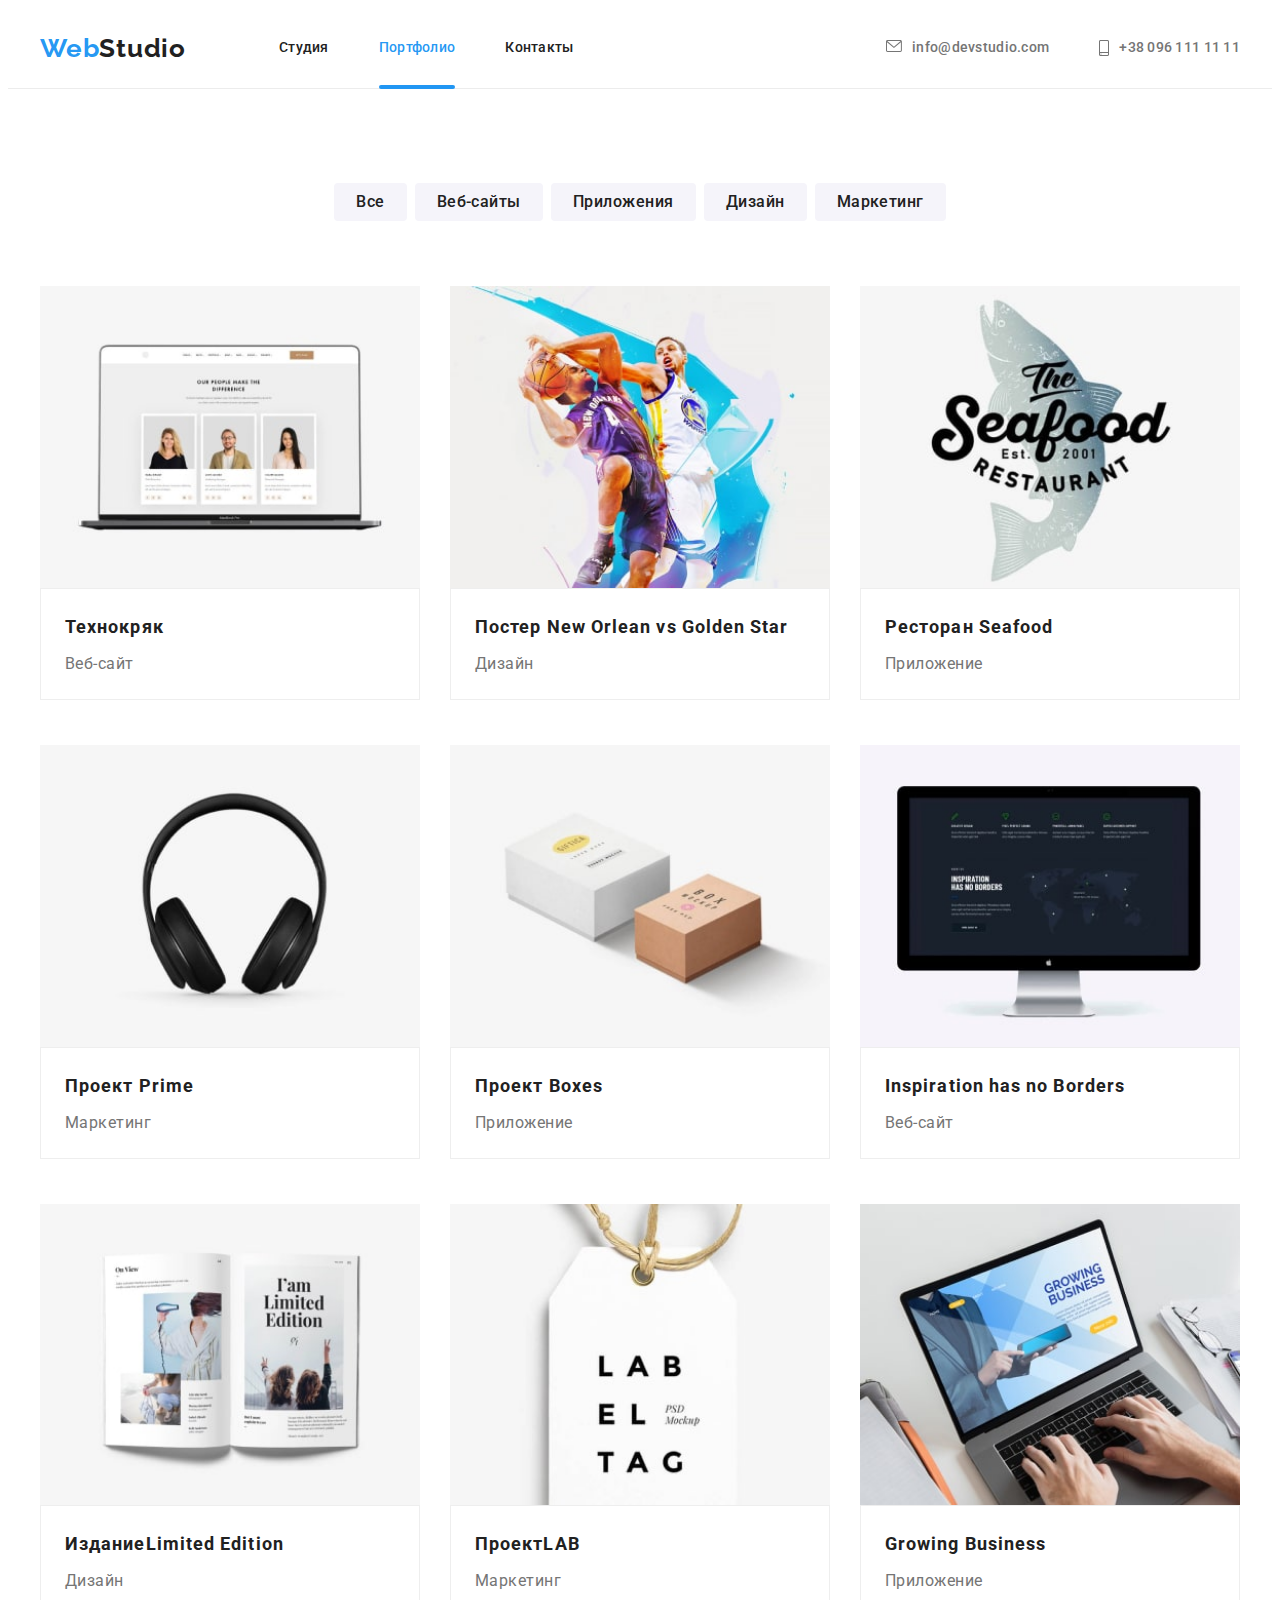
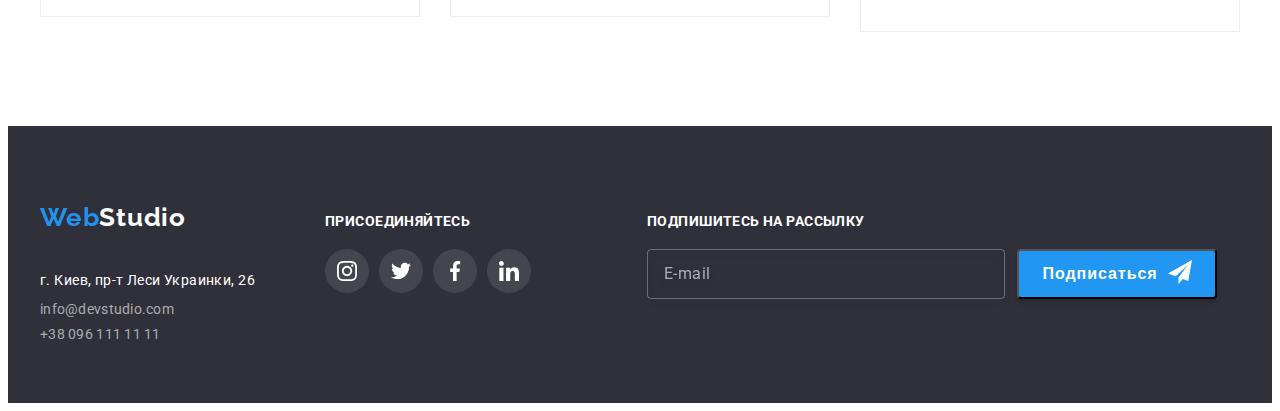
==== commit 31304561: "Update portfolio.html" ====
--- a/portfolio.html
+++ b/portfolio.html
@@ -185,13 +185,35 @@
             <li class="projects-item">
               <a class="projects-link link" href="">
                 <div class="projects-overlay">
-                  <img
-                    class="projects-img"
-                    src="./images/portfolio-images/img1-projects-min.jpg"
-                    alt="ноутбук"
-                    width="450"
-                    height="294"
-                  />
+                  <picture>
+                    <source
+                      srcset="
+                        ./images/portfolio-images/img1-projects-desk-min.jpg   1x,
+                        ./images/portfolio-images/img1-projects-desk2x-min.jpg 2x
+                      "
+                      media="(min-width:1200px)"
+                      type="image/jpeg"
+                    />
+                    <source
+                      srcset="
+                        ./images/portfolio-images/img1-projects-tabl-min.jpg   1x,
+                        ./images/portfolio-images/img1-projects-tabl2x-min.jpg 2x
+                      "
+                      media="(min-width:768px)"
+                      type="image/jpeg"
+                    />
+                    <img
+                      class="projects-img"
+                      srcset="
+                        ./images/portfolio-images/img1-projects-min.jpg   1x,
+                        ./images/portfolio-images/img1-projects2x-min.jpg 2x
+                      "
+                      src="./images/portfolio-images/img1-projects-min.jpg"
+                      alt="ноутбук"
+                      width="450"
+                      height="294"
+                    />
+                  </picture>
                   <p class="projects-description">
                     Технокряк это современная площадка распространения коронавируса. Компании
                     используют эту платформу для цифрового шпионажа и атак на защищённые сервера
@@ -208,13 +230,35 @@
             <li class="projects-item">
               <a class="projects-link link" href="">
                 <div class="projects-overlay">
-                  <img
-                    class="projects-img"
-                    src="./images/portfolio-images/img2-projects-min.jpg"
-                    alt="баскетболисты"
-                    width="450"
-                    height="294"
-                  />
+                  <picture>
+                    <source
+                      srcset="
+                        ./images/portfolio-images/img2-projects-desk-min.jpg   1x,
+                        ./images/portfolio-images/img2-projects-desk2x-min.jpg 2x
+                      "
+                      media="(min-width:1200px)"
+                      type="image/jpeg"
+                    />
+                    <source
+                      srcset="
+                        ./images/portfolio-images/img2-projets-tabl-min.jpg   1x,
+                        ./images/portfolio-images/img2-projets-tabl2x-min.jpg 2x
+                      "
+                      media="(min-width:768px)"
+                      type="image/jpeg"
+                    />
+                    <img
+                      class="projects-img"
+                      srcset="
+                        ./images/portfolio-images/img2-projects-min.jpg   1x,
+                        ./images/portfolio-images/img2-projects2x-min.jpg 2x
+                      "
+                      src="./images/portfolio-images/img2-projects-min.jpg"
+                      alt="баскетболисты"
+                      width="450"
+                      height="294"
+                    />
+                  </picture>
                   <p class="projects-description">
                     Технокряк это современная площадка распространения коронавируса. Компании
                     используют эту платформу для цифрового шпионажа и атак на защищённые сервера
@@ -233,13 +277,35 @@
             <li class="projects-item">
               <a class="projects-link link" href="">
                 <div class="projects-overlay">
-                  <img
-                    class="projects-img"
-                    src="./images/portfolio-images/img3-projects-min.jpg"
-                    alt="эмблема ресторана"
-                    width="450"
-                    height="294"
-                  />
+                  <picture>
+                    <source
+                      srcset="
+                        ./images/portfolio-images/img3-projects-desk-min.jpg   1x,
+                        ./images/portfolio-images/img3-projects-desk2x-min.jpg 2x
+                      "
+                      media="(min-width:1200px)"
+                      type="image/jpeg"
+                    />
+                    <source
+                      srcset="
+                        ./images/portfolio-images/img3-projects-tabl-min.jpg   1x,
+                        ./images/portfolio-images/img3-projects-tabl2x-min.jpg 2x
+                      "
+                      media="(min-width:768px)"
+                      type="image/jpeg"
+                    />
+                    <img
+                      class="projects-img"
+                      srcset="
+                        ./images/portfolio-images/img3-projects-min.jpg   1x,
+                        ./images/portfolio-images/img3-projects2x-min.jpg 2x
+                      "
+                      src="./images/portfolio-images/img3-projects-min.jpg"
+                      alt="эмблема ресторана"
+                      width="450"
+                      height="294"
+                    />
+                  </picture>
                   <p class="projects-description">
                     Технокряк это современная площадка распространения коронавируса. Компании
                     используют эту платформу для цифрового шпионажа и атак на защищённые сервера
@@ -256,13 +322,31 @@
             <li class="projects-item">
               <a class="projects-link link" href="">
                 <div class="projects-overlay">
-                  <img
-                    class="projects-img"
-                    src="./images/portfolio-images/img4-projects-min.jpg"
-                    alt="наушники"
-                    width="450"
-                    height="294"
-                  />
+                  <picture>
+                    <source
+                      srcset="
+                        ./images/portfolio-images/img4-projects-desk-min.jpg   1x,
+                        ./images/portfolio-images/img4-projects-desk2x-min.jpg 2x
+                      "
+                      media="(min-width:1200px)"
+                      type="image/jpeg"
+                    />
+                    <source
+                      srcset="
+                        ./images/portfolio-images/img4-projects-tabl-min.jpg   1x,
+                        ./images/portfolio-images/img4-projects-tabl2x-min.jpg 2x
+                      "
+                      media="(min-width:768px)"
+                      type="image/jpeg"
+                    />
+                    <img
+                      class="projects-img"
+                      src="./images/portfolio-images/img4-projects-min.jpg"
+                      alt="наушники"
+                      width="450"
+                      height="294"
+                    />
+                  </picture>
                   <p class="projects-description">
                     Технокряк это современная площадка распространения коронавируса. Компании
                     используют эту платформу для цифрового шпионажа и атак на защищённые сервера
@@ -279,13 +363,31 @@
             <li class="projects-item">
               <a class="projects-link link" href=""
                 ><div class="projects-overlay">
-                  <img
-                    class="projects-img"
-                    src="./images/portfolio-images/img5-projects-min.jpg"
-                    alt="две коробки"
-                    width="450"
-                    height="294"
-                  />
+                  <picture>
+                    <source
+                      srcset="
+                        ./images/portfolio-images/img5-projects-desk-min.jpg   1x,
+                        ./images/portfolio-images/img5-projects-desk2x-min.jpg 2x
+                      "
+                      media="(min-width:1200px)"
+                      type="image/jpeg"
+                    />
+                    <source
+                      srcset="
+                        ./images/portfolio-images/img5-projects-tabl-min.jpg   1x,
+                        ./images/portfolio-images/img5-projects-tabl2x-min.jpg 2x
+                      "
+                      media="(min-width:768px)"
+                      type="image/jpeg"
+                    />
+                    <img
+                      class="projects-img"
+                      src="./images/portfolio-images/img5-projects-min.jpg"
+                      alt="две коробки"
+                      width="450"
+                      height="294"
+                    />
+                  </picture>
                   <p class="projects-description">
                     Технокряк это современная площадка распространения коронавируса. Компании
                     используют эту платформу для цифрового шпионажа и атак на защищённые сервера
@@ -302,13 +404,31 @@
             <li class="projects-item">
               <a class="projects-link link" href=""
                 ><div class="projects-overlay">
-                  <img
-                    class="projects-img"
-                    src="./images/portfolio-images/img6-projects-min.jpg"
-                    alt="монитор компьютера"
-                    width="450"
-                    height="294"
-                  />
+                  <picture>
+                    <source
+                      srcset="
+                        ./images/portfolio-images/img6-projects-desk-min.jpg   1x,
+                        ./images/portfolio-images/img6-projects-desk2x-min.jpg 2x
+                      "
+                      media="(min-width:1200px)"
+                      type="image/jpeg"
+                    />
+                    <source
+                      srcset="
+                        ./images/portfolio-images/img6-projects-tabl-min.jpg   1x,
+                        ./images/portfolio-images/img6-projects-tabl2x-min.jpg 2x
+                      "
+                      media="(min-width:768px)"
+                      type="image/jpeg"
+                    />
+                    <img
+                      class="projects-img"
+                      src="./images/portfolio-images/img6-projects-min.jpg"
+                      alt="монитор компьютера"
+                      width="450"
+                      height="294"
+                    />
+                  </picture>
                   <p class="projects-description">
                     Технокряк это современная площадка распространения коронавируса. Компании
                     используют эту платформу для цифрового шпионажа и атак на защищённые сервера
@@ -325,13 +445,31 @@
             <li class="projects-item">
               <a class="projects-link link" href=""
                 ><div class="projects-overlay">
-                  <img
-                    class="projects-img"
-                    src="./images/portfolio-images/img7-projects-min.jpg"
-                    alt="журнал"
-                    width="450"
-                    height="294"
-                  />
+                  <picture>
+                    <source
+                      srcset="
+                        ./images/portfolio-images/img7-projects-desk-min.jpg   1x,
+                        ./images/portfolio-images/img7-projects-desk2x-min.jpg 2x
+                      "
+                      media="(min-width:1200px)"
+                      type="image/jpeg"
+                    />
+                    <source
+                      srcset="
+                        ./images/portfolio-images/img7-projects-tabl-min.jpg   1x,
+                        ./images/portfolio-images/img7-projects-tabl2x-min.jpg 2x
+                      "
+                      media="(min-width:768px)"
+                      type="image/jpeg"
+                    />
+                    <img
+                      class="projects-img"
+                      src="./images/portfolio-images/img7-projects-min.jpg"
+                      alt="журнал"
+                      width="450"
+                      height="294"
+                    />
+                  </picture>
                   <p class="projects-description">
                     Технокряк это современная площадка распространения коронавируса. Компании
                     используют эту платформу для цифрового шпионажа и атак на защищённые сервера
@@ -348,13 +486,31 @@
             <li class="projects-item">
               <a class="projects-link link" href="">
                 <div class="projects-overlay">
-                  <img
-                    class="projects-img"
-                    src="./images/portfolio-images/img8-projects-min.jpg"
-                    alt="лейба"
-                    width="450"
-                    height="294"
-                  />
+                  <picture>
+                    <source
+                      srcset="
+                        ./images/portfolio-images/img8-projects-desk-min.jpg   1x,
+                        ./images/portfolio-images/img8-projects-desk2x-min.jpg 2x
+                      "
+                      media="(min-width:1200px)"
+                      type="image/jpeg"
+                    />
+                    <source
+                      srcset="
+                        ./images/portfolio-images/img8-projects-tabl-min.jpg   1x,
+                        ./images/portfolio-images/img8-projects-tabl2x-min.jpg 2x
+                      "
+                      media="(min-width:768px)"
+                      type="image/jpeg"
+                    />
+                    <img
+                      class="projects-img"
+                      src="./images/portfolio-images/img8-projects-min.jpg"
+                      alt="лейба"
+                      width="450"
+                      height="294"
+                    />
+                  </picture>
                   <p class="projects-description">
                     Технокряк это современная площадка распространения коронавируса. Компании
                     используют эту платформу для цифрового шпионажа и атак на защищённые сервера
@@ -371,13 +527,31 @@
             <li class="projects-item">
               <a class="projects-link link" href=""
                 ><div class="projects-overlay">
-                  <img
-                    class="projects-img"
-                    src="./images/portfolio-images/img9-projects-min.jpg"
-                    alt="ноутбук с руками на клавиатуре"
-                    width="450"
-                    height="294"
-                  />
+                  <picture>
+                    <source
+                      srcset="
+                        ./images/portfolio-images/img9-projects-desk-min.jpg   1x,
+                        ./images/portfolio-images/img9-projects-desk2x-min.jpg 2x
+                      "
+                      media="(min-width:1200px)"
+                      type="image/jpeg"
+                    />
+                    <source
+                      srcset="
+                        ./images/portfolio-images/img9-projects-tabl-min.jpg   1x,
+                        ./images/portfolio-images/img9-projects-tabl2x-min.jpg 2x
+                      "
+                      media="(min-width:768px)"
+                      type="image/jpeg"
+                    />
+                    <img
+                      class="projects-img"
+                      src="./images/portfolio-images/img9-projects-min.jpg"
+                      alt="ноутбук с руками на клавиатуре"
+                      width="450"
+                      height="294"
+                    />
+                  </picture>
                   <p class="projects-description">
                     Технокряк это современная площадка распространения коронавируса. Компании
                     используют эту платформу для цифрового шпионажа и атак на защищённые сервера
--- a/css/main.min.css
+++ b/css/main.min.css
@@ -1,2 +1,2 @@
-:root{--primary-text-color: #212121;--secondary-text-color: #757575;--accent-color: #2196f3fb;--primary-white-color: #ffffff;--primary-link-color: #afb1b8;--projects-list-gap: 30px}body{font-family:'Roboto', sans-serif;color:var(--primary-text-color)}h1,h2,h3,h4,h5,h6,p{margin:0}ul{margin-top:0;margin-bottom:0;padding-left:0}img{display:block;max-width:100%;height:auto}.list{list-style-type:none}.link{text-decoration:none;color:var(--primary-text-color);transition:color 250ms cubic-bezier(0.4, 0, 0.2, 1)}.link:hover,.link:focus{color:var(--accent-color)}.container{width:100%;padding-left:15px;padding-right:15px;margin:0 auto}@media screen and (min-width: 480px){.container{max-width:480px}}@media screen and (min-width: 768px){.container{max-width:768px}}@media screen and (min-width: 1200px){.container{max-width:1200px}}.section{padding:60px 0}@media screen and (min-width: 1200px){.section{padding:94px 0}}.logo{padding:16px 0;font-family:Raleway;font-weight:700;font-size:26px;line-height:1.19;text-decoration:none;letter-spacing:0.03em;color:var(--primary-text-color)}.span-logo{color:var(--accent-color)}.heading{text-align:center}.header{background-color:var(--primary-white-color);border-bottom:1px solid #ececec}.header .container{display:flex;align-items:center;justify-content:space-between}.navigation{display:flex;align-items:center}.header__list{display:flex;margin-left:93px}@media screen and (max-width: 767px){.header__list{display:none}}.header__item{padding-top:32px;padding-bottom:32px;font-weight:500;font-size:14px;line-height:1.14;letter-spacing:0.02em;position:relative}.header__item:not(:last-child){margin-right:50px}.header__link{display:block}.current{color:var(--accent-color)}@media screen and (min-width: 768px){.current::after{content:'';background:#2196f3;height:4px;border-radius:2px;left:0;bottom:-1px;width:100%;position:absolute}}.header__mail,.header__tel{display:flex;transition:color 250ms cubic-bezier(0.4, 0, 0.2, 1);color:var(--secondary-text-color);font-weight:500;font-size:12px;line-height:calc(14 / 12);letter-spacing:0.02em}@media screen and (min-width: 768px){.header__mail,.header__tel{padding-top:5px;padding-bottom:5px}}@media screen and (min-width: 1200px){.header__mail,.header__tel{padding-top:32px;padding-bottom:32px;font-size:14px;line-height:1.14}}.header__contacts{display:flex}@media screen and (min-width: 1200px){.header__contacts .header__сontact-details+.header__сontact-details{margin-left:50px;align-items:center}}@media screen and (max-width: 767px){.header__contacts{display:none}}@media screen and (max-width: 1199px){.header__contacts{flex-direction:column}}.header__mail::before{content:'';fill:var(--secondary-text-color)}.header__envelope{margin-right:10px;fill:var(--secondary-text-color);transition:fill 250ms cubic-bezier(0.4, 0, 0.2, 1)}.header__mail:hover .header__envelope,.header__mail:focus .header__envelope{fill:var(--accent-color)}.header__smartphone{margin-right:10px;fill:var(--secondary-text-color);transition:fill 250ms cubic-bezier(0.4, 0, 0.2, 1)}.header__tel:hover .header__smartphone,.header__tel:focus .header__smartphone{fill:var(--accent-color)}.hero{background-color:#2f303a;text-align:center;padding-top:118px;padding-bottom:118px;background-image:linear-gradient(rgba(47,48,58,0.4), rgba(47,48,58,0.4)),url(../images/hero/hero-img-mob-min.jpg);max-width:1600px;margin:0 auto;background-repeat:no-repeat;background-size:cover}@media (min-device-pixel-ratio: 2), (-webkit-min-device-pixel-ratio: 2), (min-resolution: 192dpi), (min-resolution: 2dppx){.hero .hero{background-image:url("../images/hero/hero-img-mob2x-min.jpg")}}@media screen and (min-width: 768px){.hero{background-image:linear-gradient(rgba(47,48,58,0.4), rgba(47,48,58,0.4)),url(../images/hero/hero-img-tabl-min.jpg)}}@media screen and (min-width: 768px) and (min-device-pixel-ratio: 2), screen and (min-width: 768px) and (-webkit-min-device-pixel-ratio: 2), screen and (min-width: 768px) and (min-resolution: 192dpi), screen and (min-width: 768px) and (min-resolution: 2dppx){.hero{background-image:linear-gradient(rgba(47,48,58,0.4), rgba(47,48,58,0.4)),url(../images/hero/hero-img-tabl2x-min.jpg)}}@media screen and (min-width: 1200px){.hero{background-image:linear-gradient(rgba(47,48,58,0.4), rgba(47,48,58,0.4)),url(../images/hero/hero-img-desk-min.jpg);height:600px;padding-top:200px;padding-bottom:200px}}@media screen and (min-width: 1200px) and (min-device-pixel-ratio: 2), screen and (min-width: 1200px) and (-webkit-min-device-pixel-ratio: 2), screen and (min-width: 1200px) and (min-resolution: 192dpi), screen and (min-width: 1200px) and (min-resolution: 2dppx){.hero{background-image:linear-gradient(rgba(47,48,58,0.4), rgba(47,48,58,0.4)),url(../images/hero/hero-img-desk2x-min.jpg)}}.hero__heading{margin-bottom:30px;font-family:Roboto;font-weight:900;font-size:26px;line-height:1.62;letter-spacing:0.06em;text-transform:uppercase;color:var(--primary-white-color)}@media screen and (min-width: 1200px){.hero__heading{font-size:44px;line-height:1.36}}.hero__btn{padding:10px 32px;font-weight:700;font-size:16px;line-height:1.87;letter-spacing:0.06em;background-color:var(--accent-color);color:var(--primary-white-color);border-radius:4px;border:hidden;cursor:pointer}.btn{cursor:pointer;border:none;padding:6px 22px;border-radius:4px;background-color:#f5f4fa;font-family:Roboto;font-weight:500;font-size:16px;line-height:1.62;text-align:center;letter-spacing:0.03em;color:#212121;transition:color 250ms cubic-bezier(0.4, 0, 0.2, 1),background-color 250ms cubic-bezier(0.4, 0, 0.2, 1)}.btn:hover,.btn:focus{background-color:var(--accent-color);color:var(--primary-white-color)}@media screen and (min-width: 768px){.benefits__list{display:flex;flex-wrap:wrap;margin:-15px}}@media screen and (max-width: 767px){.benefits__item:not(:last-child){margin-bottom:30px}}@media screen and (min-width: 768px){.benefits__item{flex-basis:calc((100% - 4 * 15px) / 2);margin:15px}}@media screen and (min-width: 1200px){.benefits__item{flex-basis:calc((100% - 8 * 15px) / 4)}}.benefits-picture{display:flex;align-items:center;justify-content:center;background-color:#f5f4fa;height:120px;width:100%;border-radius:4px;margin-bottom:30px}.benefits__heading{margin-bottom:10px;font-weight:700;font-size:14px;line-height:1.14;letter-spacing:0.03em;text-transform:uppercase;text-align:center}@media screen and (min-width: 768px){.benefits__heading{text-align:left}}.benefits__text{font-size:14px;line-height:1.71;letter-spacing:0.03em;color:var(--secondary-text-color)}.activity{display:none}@media screen and (min-width: 1200px){.activity{display:unset}}.activity__heading{margin-bottom:50px;font-weight:700;font-size:36px;line-height:1.17;letter-spacing:0.03em}.activity__list{display:flex}.activity__item{position:relative}.activity__item:not(:last-child){margin-right:30px}.activity-description__text{font-family:Roboto;font-weight:700;font-size:14px;line-height:calc(16 / 14);text-align:center;letter-spacing:0.03em;text-transform:uppercase;color:var(--primary-white-color);position:absolute;bottom:0;width:100%;height:70px;background:rgba(47,48,58,0.8);padding:27px 82px}.team{background-color:#f5f4fa}.team__heading{margin-bottom:30px;font-weight:700;font-size:28px;line-height:calc(33 / 28);letter-spacing:0.03em}@media screen and (min-width: 1200px){.team__heading{margin-bottom:50px;font-size:36px;line-height:1.17}}@media screen and (min-width: 768px){.team__list{display:flex;flex-wrap:wrap;margin:-15px}}@media screen and (min-width: 1200px){.team__list{flex-wrap:unset}}.team__item:not(:last-child){margin-bottom:30px}@media screen and (min-width: 768px){.team__item{margin-bottom:unset;flex-basis:calc((100% - 4 * 15px) / 2);margin:15px}}@media screen and (min-width: 1200px){.team__item{flex-basis:calc((100% - 8 * 15px) / 4)}}.employees{background-color:#ffffff;padding-top:30px;padding-bottom:30px;text-align:center;border-bottom:1px;box-shadow:0px 1px 3px rgba(0,0,0,0.12),0px 1px 1px rgba(0,0,0,0.14),0px 2px 1px rgba(0,0,0,0.2);border-radius:0 0 4px 4px}.employees__heading{margin-bottom:10px;font-weight:500;font-size:16px;line-height:1.19;letter-spacing:0.03em}.employees__text{font-size:16px;line-height:1.19;letter-spacing:0.03em;color:var(--secondary-text-color);margin-bottom:16px}.employees-socials{display:flex;justify-content:center}.clients__heading{margin-bottom:30px;font-family:Roboto;font-weight:700;font-size:28px;line-height:1.18;text-align:center;letter-spacing:0.03em;color:var(--primary-text-color)}@media screen and (min-width: 1200px){.clients__heading{margin-bottom:50px}}.clients__list{display:flex;justify-content:center;flex-wrap:wrap;margin:-15px}.clients__item{width:210px;height:92px;flex-basis:calc((100% - 4 * 15px) / 2);margin:15px}@media screen and (min-width: 768px){.clients__item{width:226px;flex-basis:calc((100% - 6 * 15px) / 3)}}@media screen and (min-width: 1200px){.clients__item{width:170px;flex-basis:calc((100% - 12 * 15px) / 6)}}.clients__icon{background-color:var(--primary-white-color);border:1px solid var(--primary-link-color);padding:16px 32px;border-radius:4px;width:100%;height:100%;fill:var(--primary-link-color);transition:fill 250ms cubic-bezier(0.4, 0, 0.2, 1),border-color 250ms cubic-bezier(0.4, 0, 0.2, 1)}.clients__link:hover .clients__icon,.clients__link:focus .clients__icon{fill:var(--accent-color);border-color:var(--accent-color)}.footer{background-color:#2f303a;padding-top:60px;padding-bottom:60px}.footer__left{margin-bottom:60px}@media screen and (min-width: 768px){.footer__left{margin-left:76px}}@media screen and (min-width: 1200px){.footer__left{margin-right:70px;margin-left:0;margin-bottom:0}}.footer__logo{display:block;margin-bottom:20px;color:var(--primary-white-color);text-align:center}@media screen and (min-width: 1200px){.footer__logo{text-align:left}}.footer-span__logo{color:var(--accent-color)}.map{display:block;margin-bottom:8px;text-align:center;color:var(--primary-white-color);font-style:normal;font-size:14px;line-height:1.71;letter-spacing:0.03em}@media screen and (min-width: 1200px){.map{margin-bottom:9px}}.footer__mail{display:block;margin-bottom:8px;text-align:center}@media screen and (min-width: 1200px){.footer__mail{margin-bottom:9px;text-align:left}}.footer__tel{display:block;text-align:center}@media screen and (min-width: 1200px){.footer__tel{text-align:left}}.footer__mail,.footer__tel{color:rgba(255,255,255,0.6);font-style:normal;font-weight:400;font-size:14px;line-height:1.14;letter-spacing:0.02em}@media screen and (min-width: 768px){.footer .container{display:flex;align-items:baseline;flex-wrap:wrap}}@media screen and (min-width: 1200px){.footer .container{display:flex;flex-wrap:unset}}.footer__heading{margin-bottom:20px;text-align:center;font-family:Roboto;font-weight:700;font-size:14px;line-height:16px;letter-spacing:0.03em;text-transform:uppercase;color:var(--primary-white-color)}@media screen and (min-width: 1200px){.footer__heading{text-align:left}}.footer__right{margin-bottom:60px}@media screen and (min-width: 768px){.footer__right{margin:0 89px 0 auto}}@media screen and (min-width: 1200px){.footer__right{margin:0 93px 0 0}}.footer__socials{display:flex;justify-content:center}.footer__socials-item:not(:last-child){margin-right:10px}.footer__socials-link{width:44px;height:44px;display:flex;align-items:center;justify-content:center;border-radius:50%;background-color:rgba(255,255,255,0.1);fill:var(--primary-white-color);transition:background-color 250ms cubic-bezier(0.4, 0, 0.2, 1)}.footer__socials-link:hover,.footer__socials-link:focus{background-color:var(--accent-color)}@media screen and (min-width: 1200px){.mailing__form{display:flex}}@media screen and (min-width: 768px){.mailing{margin:0 auto}}.mailing__heading{display:block;margin-top:15px;margin-bottom:20px;text-align:center;font-family:Roboto;font-weight:700;font-size:14px;line-height:calc(16 / 14);letter-spacing:0.03em;text-transform:uppercase;color:var(--primary-white-color)}@media screen and (min-width: 1200px){.mailing__heading{text-align:left;margin-top:0}}.mailing__input{display:inline-block;width:100%;margin-bottom:20px;height:50px;background-color:#2196f300;padding-left:16px;border:1px solid rgba(255,255,255,0.3);box-sizing:border-box;filter:drop-shadow(0px 4px 4px rgba(0,0,0,0.15));border-radius:4px;font-size:14px;color:var(--primary-white-color)}.mailing__input::placeholder{font-family:Roboto;font-size:16px;line-height:calc(20 / 16);display:flex;align-items:center;letter-spacing:0.03em;color:rgba(255,255,255,0.6);outline:transparent}@media screen and (min-width: 768px){.mailing__input{display:block;width:450px}}@media screen and (min-width: 1200px){.mailing__input{width:358px;margin-bottom:0}}.mailing__btn{display:flex;align-items:center;justify-content:center;width:200px;height:50px;margin:0 auto;padding:10px 28px;font-weight:700;font-size:16px;line-height:clac(30/16);text-align:center;letter-spacing:0.06em;background:#2196f3;color:var(--primary-white-color);box-shadow:0px 4px 4px rgba(0,0,0,0.15);border-radius:4px;outline:transparent;cursor:pointer}@media screen and (min-width: 1200px){.mailing__btn{margin-left:12px}}.mailing__icon-send{margin-left:10px;fill:var(--primary-white-color)}.backdrop{position:fixed;top:0;left:0;width:100%;height:100%;background-color:rgba(0,0,0,0.2);opacity:1;transition:opacity 250ms cubic-bezier(0.4, 0, 0.2, 1)}.backdrop.is-hidden{opacity:0;pointer-events:none;visibility:visible}.modal{position:absolute;top:50%;left:50%;transform:translate(-50%, -50%);padding:40px;min-width:300px;min-height:409px;transition:250ms cubic-bezier(0.4, 0, 0.2, 1);transform:translate(-50%, -50%) scale(1);background-color:var(--primary-white-color);box-shadow:0px 4px 4px rgba(0,0,0,0.25)}.backdrop.is-hidden .modal{transition:250ms cubic-bezier(0.4, 0, 0.2, 1);transform:translate(-50%, -50%) scale(1.5)}@media screen and (min-width: 480px){.modal{min-width:450px;min-height:609px}}@media screen and (min-width: 1200px){.modal{min-width:528px;min-height:581px}}.modal__btn{position:absolute;top:8px;right:8px;display:flex;align-items:center;justify-content:center;box-sizing:border-box;height:30px;width:30px;border-radius:50%;border:1px solid rgba(0,0,0,0.1);background-color:var(--primary-white-color);cursor:pointer;transition:fill 250ms cubic-bezier(0.4, 0, 0.2, 1)}.modal__btn:hover,.modal__btn:focus{fill:var(--accent-color)}.modal__heading{display:block;margin-bottom:12px;font-family:Roboto;font-weight:700;font-size:20px;line-height:1.5;text-align:center;letter-spacing:0.03em;color:var(--primary-text-color)}@media screen and (min-width: 1200px){.modal__heading{line-height:calc(23 / 20)}}.modal-field{margin-bottom:10px}.modal-field__lable{display:block;margin-bottom:4px;font-family:Roboto;font-size:12px;line-height:calc(14 / 12);letter-spacing:0.01em;color:var(--secondary-text-color)}.modal-field__wrap{display:block;position:relative}.modal-field__input{padding-left:42px;width:100%;height:40px;border:1px solid rgba(33,33,33,0.2);box-sizing:border-box;border-radius:4px;outline:transparent;transition:border-color 250ms cubic-bezier(0.4, 0, 0.2, 1)}.modal-field__input:hover,.modal-field__input:focus{border-color:var(--accent-color)}.modal-field__icon{position:absolute;top:50%;transform:translateY(-50%);left:12px;fill:#212121;transition:fill 250ms cubic-bezier(0.4, 0, 0.2, 1)}.modal-field__input:hover+.modal-field__icon,.modal-field__input:focus+.modal-field__icon{fill:var(--accent-color)}.modal-field__comments{padding-top:12px;padding-left:16px;width:100%;height:120px;resize:none;border:1px solid rgba(33,33,33,0.2);box-sizing:border-box;border-radius:4px;outline:transparent;font-size:14px;transition:border-color 250ms cubic-bezier(0.4, 0, 0.2, 1)}.modal-field__comments::placeholder{font-family:Roboto;font-size:12px;line-height:calc(14 / 12);letter-spacing:0.01em;color:rgba(117,117,117,0.5)}.modal-field__comments:hover,.modal-field__comments:focus{border-color:var(--accent-color)}.modal-check{margin-bottom:30px}.visually-hidden{position:absolute;width:1px;height:1px;margin:-1px;padding:0;overflow:hidden;border:0;clip:rect(0 0 0 0)}.modal-check__label{display:flex;align-items:center;justify-content:center;font-family:Roboto;font-size:12px;line-height:calc(14 / 12);letter-spacing:0.03em;color:var(--secondary-text-color)}@media screen and (min-width: 1200px){.modal-check__label{font-size:14px;line-height:calc(24 / 14)}}.modal-link{margin-left:4px}.modal-check__wrapper{margin-right:8px;width:16px;height:15px;border:2px solid var(--primary-text-color);border-radius:4px;display:flex;align-items:center;justify-content:center}.modal-check__icon{fill:var(--primary-white-color)}.modal-check__checkbox:checked+.modal-check__label>.modal-check__wrapper{background-color:var(--accent-color);border:transparent}.check-btn{display:block;margin:0 auto;width:200px;height:50px;padding:10px 32px;font-weight:700;font-size:16px;line-height:1.87;letter-spacing:0.06em;background-color:var(--accent-color);color:var(--primary-white-color);border-radius:4px;border:hidden;box-shadow:0px 4px 4px rgba(0,0,0,0.15);cursor:pointer}.employees-socials__item{width:44px;height:44px}.employees-socials__item:not(:last-child){margin-right:10px}.employees-socials__link{width:100%;height:100%;display:flex;align-items:center;justify-content:center;border-radius:50%;background-color:var(--primary-white-color);transition:background-color 250ms cubic-bezier(0.4, 0, 0.2, 1)}.employees-socials__link:hover,.employees-socials__link:focus{background-color:var(--accent-color)}.employees-socials__icon{fill:var(--primary-link-color);transition:fill 250ms cubic-bezier(0.4, 0, 0.2, 1)}.employees-socials__link:hover .employees-socials__icon,.employees-socials__link:focus .employees-socials__icon{fill:var(--primary-white-color)}.projects-list{display:flex;flex-wrap:wrap;flex-direction:column}.projects-item{transition:box-shadow 250ms cubic-bezier(0.4, 0, 0.2, 1)}.projects-item:not(:last-child){margin-bottom:30px}.projects-item:hover,.projects-item:focus{box-shadow:0px 1px 1px rgba(0,0,0,0.12),0px 4px 4px rgba(0,0,0,0.06),1px 4px 6px rgba(0,0,0,0.16)}.projects-overlay{position:relative;overflow:hidden}.projects-description{position:absolute;top:0;left:0;height:100%;padding:63px 24px;background-color:rgba(33,150,243,0.9);transform:translateY(100%);transition:transform 250ms cubic-bezier(0.4, 0, 0.2, 1);font-family:Roboto;font-style:normal;font-weight:400;font-size:18px;line-height:calc(28 / 18);letter-spacing:0.03em;color:var(--primary-white-color)}.projects-item:hover .projects-description{transform:translateY(0%)}.projects-text{font-size:16px;line-height:1.87;letter-spacing:0.03em;color:var(--secondary-text-color)}.projects-heading{font-weight:700;font-size:18px;line-height:2;letter-spacing:0.06em;color:var(--primary-text-color);margin-bottom:4px}.projects-content{background-color:var(--primary-white-color);padding:20px 24px;border:1px solid #eeeeee}.filters-list{display:flex;flex-wrap:wrap;padding-top:0;margin-bottom:40px}@media screen and (min-width: 768px){.filters-list{justify-content:center;margin-bottom:50px}}.filters-item{margin-bottom:15px;font-family:Roboto;font-style:normal;font-weight:500;font-size:16px;line-height:1.62;text-align:center;letter-spacing:0.03em;color:var(--primary-text-color);transition:box-shadow 250ms cubic-bezier(0.4, 0, 0.2, 1),border-radius 250ms cubic-bezier(0.4, 0, 0.2, 1)}.filters-item:not(:last-child){margin-right:8px}.filters-item:hover,.filters-item:focus{box-shadow:0px 3px 1px rgba(0,0,0,0.1),0px 1px 2px rgba(0,0,0,0.08),0px 2px 2px rgba(0,0,0,0.12);border-radius:4px}.menu-open{justify-content:space-between;border:none;background-color:transparent}@media screen and (min-width: 768px){.menu-open{display:none}}.menu-close{position:absolute;top:10px;right:15px;border:none;background-color:transparent;color:var(--primary-text-color)}.mob-menu{position:relative;display:flex;flex-direction:column;width:100vw;height:100vh;position:fixed;top:0;padding:48px 40px;background-color:var(--primary-white-color)}.mob-menu.is-hidden{opacity:0;visibility:hidden;pointer-events:none}.mob-menu__nav{flex-grow:1}.mob-menu__item:not(:last-child){margin-bottom:32px}.mob-menu__link{font-family:Roboto;font-weight:500;font-size:40px;line-height:calc(47 / 40);text-align:center;letter-spacing:0.02em}.mob-menu__tel{display:block;margin-bottom:32px;font-family:Roboto;font-weight:500;font-size:34px;line-height:calc(40 / 34);letter-spacing:0.02em;color:var(--accent-color)}.mob-menu__mail{display:block;margin-bottom:64px;font-family:Roboto;font-weight:500;font-size:24px;line-height:calc(28 / 24);letter-spacing:0.02em;color:var(--secondary-text-color)}.menu-burger{cursor:pointer;fill:#000000;transition:fill 250ms cubic-bezier(0.4, 0, 0.2, 1)}.menu-burger:hover,.menu-burger:focus{fill:var(--accent-color)}.mob-menu__socials{display:flex}.mob-menu__socials-link{display:block;cursor:pointer;font-family:Roboto;font-weight:500;font-size:18px;line-height:1.22;letter-spacing:0.02em;color:var(--accent-color)}.mob-menu__socials-item:not(:last-child){padding-right:10px;border-right:1px solid rgba(33,33,33,0.2)}.mob-menu__socials-item:not(:first-child){padding-left:10px}
+:root{--primary-text-color: #212121;--secondary-text-color: #757575;--accent-color: #2196f3fb;--primary-white-color: #ffffff;--primary-link-color: #afb1b8;--projects-list-gap: 30px}body{font-family:'Roboto', sans-serif;color:var(--primary-text-color)}h1,h2,h3,h4,h5,h6,p{margin:0}ul{margin-top:0;margin-bottom:0;padding-left:0}img{display:block;max-width:100%;height:auto}.list{list-style-type:none}.link{text-decoration:none;color:var(--primary-text-color);transition:color 250ms cubic-bezier(0.4, 0, 0.2, 1)}.link:hover,.link:focus{color:var(--accent-color)}.container{width:100%;padding-left:15px;padding-right:15px;margin:0 auto}@media screen and (min-width: 480px){.container{max-width:480px}}@media screen and (min-width: 768px){.container{max-width:768px}}@media screen and (min-width: 1200px){.container{max-width:1200px}}.section{padding:60px 0}@media screen and (min-width: 1200px){.section{padding:94px 0}}.logo{padding:16px 0;font-family:Raleway;font-weight:700;font-size:26px;line-height:1.19;text-decoration:none;letter-spacing:0.03em;color:var(--primary-text-color)}.span-logo{color:var(--accent-color)}.heading{text-align:center}.header{background-color:var(--primary-white-color);border-bottom:1px solid #ececec}.header .container{display:flex;align-items:center;justify-content:space-between}.navigation{display:flex;align-items:center}.header__list{display:flex;margin-left:93px}@media screen and (max-width: 767px){.header__list{display:none}}.header__item{padding-top:32px;padding-bottom:32px;font-weight:500;font-size:14px;line-height:1.14;letter-spacing:0.02em;position:relative}.header__item:not(:last-child){margin-right:50px}.header__link{display:block}.current{color:var(--accent-color)}@media screen and (min-width: 768px){.current::after{content:'';background:#2196f3;height:4px;border-radius:2px;left:0;bottom:-1px;width:100%;position:absolute}}.header__mail,.header__tel{display:flex;transition:color 250ms cubic-bezier(0.4, 0, 0.2, 1);color:var(--secondary-text-color);font-weight:500;font-size:12px;line-height:calc(14 / 12);letter-spacing:0.02em}@media screen and (min-width: 768px){.header__mail,.header__tel{padding-top:5px;padding-bottom:5px}}@media screen and (min-width: 1200px){.header__mail,.header__tel{padding-top:32px;padding-bottom:32px;font-size:14px;line-height:1.14}}.header__contacts{display:flex}@media screen and (min-width: 1200px){.header__contacts .header__сontact-details+.header__сontact-details{margin-left:50px;align-items:center}}@media screen and (max-width: 767px){.header__contacts{display:none}}@media screen and (max-width: 1199px){.header__contacts{flex-direction:column}}.header__mail::before{content:'';fill:var(--secondary-text-color)}.header__envelope{margin-right:10px;fill:var(--secondary-text-color);transition:fill 250ms cubic-bezier(0.4, 0, 0.2, 1)}.header__mail:hover .header__envelope,.header__mail:focus .header__envelope{fill:var(--accent-color)}.header__smartphone{margin-right:10px;fill:var(--secondary-text-color);transition:fill 250ms cubic-bezier(0.4, 0, 0.2, 1)}.header__tel:hover .header__smartphone,.header__tel:focus .header__smartphone{fill:var(--accent-color)}.hero{background-color:#2f303a;text-align:center;padding-top:118px;padding-bottom:118px;background-image:linear-gradient(rgba(47,48,58,0.4), rgba(47,48,58,0.4)),url(../images/hero/hero-img-mob-min.jpg);max-width:1600px;margin:0 auto;background-repeat:no-repeat;background-size:cover}@media (min-device-pixel-ratio: 2), (-webkit-min-device-pixel-ratio: 2), (min-resolution: 192dpi), (min-resolution: 2dppx){.hero .hero{background-image:url("../images/hero/hero-img-mob2x-min.jpg")}}@media screen and (min-width: 768px){.hero{background-image:linear-gradient(rgba(47,48,58,0.4), rgba(47,48,58,0.4)),url(../images/hero/hero-img-tabl-min.jpg)}}@media screen and (min-width: 768px) and (min-device-pixel-ratio: 2), screen and (min-width: 768px) and (-webkit-min-device-pixel-ratio: 2), screen and (min-width: 768px) and (min-resolution: 192dpi), screen and (min-width: 768px) and (min-resolution: 2dppx){.hero{background-image:linear-gradient(rgba(47,48,58,0.4), rgba(47,48,58,0.4)),url(../images/hero/hero-img-tabl2x-min.jpg)}}@media screen and (min-width: 1200px){.hero{background-image:linear-gradient(rgba(47,48,58,0.4), rgba(47,48,58,0.4)),url(../images/hero/hero-img-desk-min.jpg);height:600px;padding-top:200px;padding-bottom:200px}}@media screen and (min-width: 1200px) and (min-device-pixel-ratio: 2), screen and (min-width: 1200px) and (-webkit-min-device-pixel-ratio: 2), screen and (min-width: 1200px) and (min-resolution: 192dpi), screen and (min-width: 1200px) and (min-resolution: 2dppx){.hero{background-image:linear-gradient(rgba(47,48,58,0.4), rgba(47,48,58,0.4)),url(../images/hero/hero-img-desk2x-min.jpg)}}.hero__heading{margin-bottom:30px;font-family:Roboto;font-weight:900;font-size:26px;line-height:1.62;letter-spacing:0.06em;text-transform:uppercase;color:var(--primary-white-color)}@media screen and (min-width: 1200px){.hero__heading{font-size:44px;line-height:1.36}}.hero__btn{padding:10px 32px;font-weight:700;font-size:16px;line-height:1.87;letter-spacing:0.06em;background-color:var(--accent-color);color:var(--primary-white-color);border-radius:4px;border:hidden;cursor:pointer}.btn{cursor:pointer;border:none;padding:6px 22px;border-radius:4px;background-color:#f5f4fa;font-family:Roboto;font-weight:500;font-size:16px;line-height:1.62;text-align:center;letter-spacing:0.03em;color:#212121;transition:color 250ms cubic-bezier(0.4, 0, 0.2, 1),background-color 250ms cubic-bezier(0.4, 0, 0.2, 1)}.btn:hover,.btn:focus{background-color:var(--accent-color);color:var(--primary-white-color)}@media screen and (min-width: 768px){.benefits__list{display:flex;flex-wrap:wrap;margin:-15px}}@media screen and (max-width: 767px){.benefits__item:not(:last-child){margin-bottom:30px}}@media screen and (min-width: 768px){.benefits__item{flex-basis:calc((100% - 4 * 15px) / 2);margin:15px}}@media screen and (min-width: 1200px){.benefits__item{flex-basis:calc((100% - 8 * 15px) / 4)}}.benefits-picture{display:flex;align-items:center;justify-content:center;background-color:#f5f4fa;height:120px;width:100%;border-radius:4px;margin-bottom:30px}.benefits__heading{margin-bottom:10px;font-weight:700;font-size:14px;line-height:1.14;letter-spacing:0.03em;text-transform:uppercase;text-align:center}@media screen and (min-width: 768px){.benefits__heading{text-align:left}}.benefits__text{font-size:14px;line-height:1.71;letter-spacing:0.03em;color:var(--secondary-text-color)}.activity{display:none}@media screen and (min-width: 1200px){.activity{display:unset}}.activity__heading{margin-bottom:50px;font-weight:700;font-size:36px;line-height:1.17;letter-spacing:0.03em}.activity__list{display:flex}.activity__item{position:relative}.activity__item:not(:last-child){margin-right:30px}.activity-description__text{font-family:Roboto;font-weight:700;font-size:14px;line-height:calc(16 / 14);text-align:center;letter-spacing:0.03em;text-transform:uppercase;color:var(--primary-white-color);position:absolute;bottom:0;width:100%;height:70px;background:rgba(47,48,58,0.8);padding:27px 82px}.team{background-color:#f5f4fa}.team__heading{margin-bottom:30px;font-weight:700;font-size:28px;line-height:calc(33 / 28);letter-spacing:0.03em}@media screen and (min-width: 1200px){.team__heading{margin-bottom:50px;font-size:36px;line-height:1.17}}@media screen and (min-width: 768px){.team__list{display:flex;flex-wrap:wrap;margin:-15px}}@media screen and (min-width: 1200px){.team__list{flex-wrap:unset}}.team__item:not(:last-child){margin-bottom:30px}@media screen and (min-width: 768px){.team__item{margin-bottom:unset;flex-basis:calc((100% - 4 * 15px) / 2);margin:15px}}@media screen and (min-width: 1200px){.team__item{flex-basis:calc((100% - 8 * 15px) / 4)}}.employees{background-color:#ffffff;padding-top:30px;padding-bottom:30px;text-align:center;border-bottom:1px;box-shadow:0px 1px 3px rgba(0,0,0,0.12),0px 1px 1px rgba(0,0,0,0.14),0px 2px 1px rgba(0,0,0,0.2);border-radius:0 0 4px 4px}.employees__heading{margin-bottom:10px;font-weight:500;font-size:16px;line-height:1.19;letter-spacing:0.03em}.employees__text{font-size:16px;line-height:1.19;letter-spacing:0.03em;color:var(--secondary-text-color);margin-bottom:16px}.employees-socials{display:flex;justify-content:center}.clients__heading{margin-bottom:30px;font-family:Roboto;font-weight:700;font-size:28px;line-height:1.18;text-align:center;letter-spacing:0.03em;color:var(--primary-text-color)}@media screen and (min-width: 1200px){.clients__heading{margin-bottom:50px}}.clients__list{display:flex;justify-content:center;flex-wrap:wrap;margin:-15px}.clients__item{width:210px;height:92px;flex-basis:calc((100% - 4 * 15px) / 2);margin:15px}@media screen and (min-width: 768px){.clients__item{width:226px;flex-basis:calc((100% - 6 * 15px) / 3)}}@media screen and (min-width: 1200px){.clients__item{width:170px;flex-basis:calc((100% - 12 * 15px) / 6)}}.clients__icon{background-color:var(--primary-white-color);border:1px solid var(--primary-link-color);padding:16px 32px;border-radius:4px;width:100%;height:100%;fill:var(--primary-link-color);transition:fill 250ms cubic-bezier(0.4, 0, 0.2, 1),border-color 250ms cubic-bezier(0.4, 0, 0.2, 1)}.clients__link:hover .clients__icon,.clients__link:focus .clients__icon{fill:var(--accent-color);border-color:var(--accent-color)}.footer{background-color:#2f303a;padding-top:60px;padding-bottom:60px}.footer__left{margin-bottom:60px}@media screen and (min-width: 768px){.footer__left{margin-left:76px}}@media screen and (min-width: 1200px){.footer__left{margin-right:70px;margin-left:0;margin-bottom:0}}.footer__logo{display:block;margin-bottom:20px;color:var(--primary-white-color);text-align:center}@media screen and (min-width: 1200px){.footer__logo{text-align:left}}.footer-span__logo{color:var(--accent-color)}.map{display:block;margin-bottom:8px;text-align:center;color:var(--primary-white-color);font-style:normal;font-size:14px;line-height:1.71;letter-spacing:0.03em}@media screen and (min-width: 1200px){.map{margin-bottom:9px}}.footer__mail{display:block;margin-bottom:8px;text-align:center}@media screen and (min-width: 1200px){.footer__mail{margin-bottom:9px;text-align:left}}.footer__tel{display:block;text-align:center}@media screen and (min-width: 1200px){.footer__tel{text-align:left}}.footer__mail,.footer__tel{color:rgba(255,255,255,0.6);font-style:normal;font-weight:400;font-size:14px;line-height:1.14;letter-spacing:0.02em}@media screen and (min-width: 768px){.footer .container{display:flex;align-items:baseline;flex-wrap:wrap}}@media screen and (min-width: 1200px){.footer .container{display:flex;flex-wrap:unset}}.footer__heading{margin-bottom:20px;text-align:center;font-family:Roboto;font-weight:700;font-size:14px;line-height:16px;letter-spacing:0.03em;text-transform:uppercase;color:var(--primary-white-color)}@media screen and (min-width: 1200px){.footer__heading{text-align:left}}.footer__right{margin-bottom:60px}@media screen and (min-width: 768px){.footer__right{margin:0 89px 0 auto}}@media screen and (min-width: 1200px){.footer__right{margin:0 93px 0 0}}.footer__socials{display:flex;justify-content:center}.footer__socials-item:not(:last-child){margin-right:10px}.footer__socials-link{width:44px;height:44px;display:flex;align-items:center;justify-content:center;border-radius:50%;background-color:rgba(255,255,255,0.1);fill:var(--primary-white-color);transition:background-color 250ms cubic-bezier(0.4, 0, 0.2, 1)}.footer__socials-link:hover,.footer__socials-link:focus{background-color:var(--accent-color)}@media screen and (min-width: 1200px){.mailing__form{display:flex}}@media screen and (min-width: 768px){.mailing{margin:0 auto}}.mailing__heading{display:block;margin-top:15px;margin-bottom:20px;text-align:center;font-family:Roboto;font-weight:700;font-size:14px;line-height:calc(16 / 14);letter-spacing:0.03em;text-transform:uppercase;color:var(--primary-white-color)}@media screen and (min-width: 1200px){.mailing__heading{text-align:left;margin-top:0}}.mailing__input{display:inline-block;width:100%;margin-bottom:20px;height:50px;background-color:#2196f300;padding-left:16px;border:1px solid rgba(255,255,255,0.3);box-sizing:border-box;filter:drop-shadow(0px 4px 4px rgba(0,0,0,0.15));border-radius:4px;font-size:14px;color:var(--primary-white-color)}.mailing__input::placeholder{font-family:Roboto;font-size:16px;line-height:calc(20 / 16);display:flex;align-items:center;letter-spacing:0.03em;color:rgba(255,255,255,0.6);outline:transparent}@media screen and (min-width: 768px){.mailing__input{display:block;width:450px}}@media screen and (min-width: 1200px){.mailing__input{width:358px;margin-bottom:0}}.mailing__btn{display:flex;align-items:center;justify-content:center;width:200px;height:50px;margin:0 auto;padding:10px 28px;font-weight:700;font-size:16px;line-height:clac(30/16);text-align:center;letter-spacing:0.06em;background:#2196f3;color:var(--primary-white-color);box-shadow:0px 4px 4px rgba(0,0,0,0.15);border-radius:4px;outline:transparent;cursor:pointer}@media screen and (min-width: 1200px){.mailing__btn{margin-left:12px}}.mailing__icon-send{margin-left:10px;fill:var(--primary-white-color)}.backdrop{position:fixed;top:0;left:0;width:100%;height:100%;background-color:rgba(0,0,0,0.2);opacity:1;transition:opacity 250ms cubic-bezier(0.4, 0, 0.2, 1)}.backdrop.is-hidden{opacity:0;pointer-events:none;visibility:visible}.modal{position:absolute;top:50%;left:50%;transform:translate(-50%, -50%);padding:40px;min-width:300px;min-height:409px;transition:250ms cubic-bezier(0.4, 0, 0.2, 1);transform:translate(-50%, -50%) scale(1);background-color:var(--primary-white-color);box-shadow:0px 4px 4px rgba(0,0,0,0.25)}.backdrop.is-hidden .modal{transition:250ms cubic-bezier(0.4, 0, 0.2, 1);transform:translate(-50%, -50%) scale(1.5)}@media screen and (min-width: 480px){.modal{min-width:450px;min-height:609px}}@media screen and (min-width: 1200px){.modal{min-width:528px;min-height:581px}}.modal__btn{position:absolute;top:8px;right:8px;display:flex;align-items:center;justify-content:center;box-sizing:border-box;height:30px;width:30px;border-radius:50%;border:1px solid rgba(0,0,0,0.1);background-color:var(--primary-white-color);cursor:pointer;transition:fill 250ms cubic-bezier(0.4, 0, 0.2, 1)}.modal__btn:hover,.modal__btn:focus{fill:var(--accent-color)}.modal__heading{display:block;margin-bottom:12px;font-family:Roboto;font-weight:700;font-size:20px;line-height:1.5;text-align:center;letter-spacing:0.03em;color:var(--primary-text-color)}@media screen and (min-width: 1200px){.modal__heading{line-height:calc(23 / 20)}}.modal-field{margin-bottom:10px}.modal-field__lable{display:block;margin-bottom:4px;font-family:Roboto;font-size:12px;line-height:calc(14 / 12);letter-spacing:0.01em;color:var(--secondary-text-color)}.modal-field__wrap{display:block;position:relative}.modal-field__input{padding-left:42px;width:100%;height:40px;border:1px solid rgba(33,33,33,0.2);box-sizing:border-box;border-radius:4px;outline:transparent;transition:border-color 250ms cubic-bezier(0.4, 0, 0.2, 1)}.modal-field__input:hover,.modal-field__input:focus{border-color:var(--accent-color)}.modal-field__icon{position:absolute;top:50%;transform:translateY(-50%);left:12px;fill:#212121;transition:fill 250ms cubic-bezier(0.4, 0, 0.2, 1)}.modal-field__input:hover+.modal-field__icon,.modal-field__input:focus+.modal-field__icon{fill:var(--accent-color)}.modal-field__comments{padding-top:12px;padding-left:16px;width:100%;height:120px;resize:none;border:1px solid rgba(33,33,33,0.2);box-sizing:border-box;border-radius:4px;outline:transparent;font-size:14px;transition:border-color 250ms cubic-bezier(0.4, 0, 0.2, 1)}.modal-field__comments::placeholder{font-family:Roboto;font-size:12px;line-height:calc(14 / 12);letter-spacing:0.01em;color:rgba(117,117,117,0.5)}.modal-field__comments:hover,.modal-field__comments:focus{border-color:var(--accent-color)}.modal-check{margin-bottom:30px}.visually-hidden{position:absolute;width:1px;height:1px;margin:-1px;padding:0;overflow:hidden;border:0;clip:rect(0 0 0 0)}.modal-check__label{display:flex;align-items:center;justify-content:center;font-family:Roboto;font-size:12px;line-height:calc(14 / 12);letter-spacing:0.03em;color:var(--secondary-text-color)}@media screen and (min-width: 1200px){.modal-check__label{font-size:14px;line-height:calc(24 / 14)}}.modal-link{margin-left:4px}.modal-check__wrapper{margin-right:8px;width:16px;height:15px;border:2px solid var(--primary-text-color);border-radius:4px;display:flex;align-items:center;justify-content:center}.modal-check__icon{fill:var(--primary-white-color)}.modal-check__checkbox:checked+.modal-check__label>.modal-check__wrapper{background-color:var(--accent-color);border:transparent}.check-btn{display:block;margin:0 auto;width:200px;height:50px;padding:10px 32px;font-weight:700;font-size:16px;line-height:1.87;letter-spacing:0.06em;background-color:var(--accent-color);color:var(--primary-white-color);border-radius:4px;border:hidden;box-shadow:0px 4px 4px rgba(0,0,0,0.15);cursor:pointer}.employees-socials__item{width:44px;height:44px}.employees-socials__item:not(:last-child){margin-right:10px}.employees-socials__link{width:100%;height:100%;display:flex;align-items:center;justify-content:center;border-radius:50%;background-color:var(--primary-white-color);transition:background-color 250ms cubic-bezier(0.4, 0, 0.2, 1)}.employees-socials__link:hover,.employees-socials__link:focus{background-color:var(--accent-color)}.employees-socials__icon{fill:var(--primary-link-color);transition:fill 250ms cubic-bezier(0.4, 0, 0.2, 1)}.employees-socials__link:hover .employees-socials__icon,.employees-socials__link:focus .employees-socials__icon{fill:var(--primary-white-color)}.projects-list{display:flex;flex-wrap:wrap;flex-direction:column}@media screen and (min-width: 768px){.projects-list{margin:-15px;flex-direction:unset}}.projects-item{transition:box-shadow 250ms cubic-bezier(0.4, 0, 0.2, 1)}.projects-item:not(:last-child){margin-bottom:30px}.projects-item:hover,.projects-item:focus{box-shadow:0px 1px 1px rgba(0,0,0,0.12),0px 4px 4px rgba(0,0,0,0.06),1px 4px 6px rgba(0,0,0,0.16)}@media screen and (min-width: 768px){.projects-item{flex-basis:calc((100% - 4 * 15px) / 2);margin:15px}}@media screen and (min-width: 1200px){.projects-item{flex-basis:calc((100% - 6 * 15px) / 3);margin:15px}}.projects-link{display:flex;flex-direction:column;height:100%}.projects-overlay{position:relative;overflow:hidden}.projects-description{position:absolute;top:0;left:0;height:100%;padding:63px 24px;background-color:rgba(33,150,243,0.9);transform:translateY(100%);transition:transform 250ms cubic-bezier(0.4, 0, 0.2, 1);font-family:Roboto;font-style:normal;font-weight:400;font-size:18px;line-height:calc(28 / 18);letter-spacing:0.03em;color:var(--primary-white-color)}.projects-item:hover .projects-description{transform:translateY(0%)}.projects-text{font-size:16px;line-height:1.87;letter-spacing:0.03em;color:var(--secondary-text-color)}.projects-heading{font-weight:700;font-size:18px;line-height:2;letter-spacing:0.06em;color:var(--primary-text-color);margin-bottom:4px}.projects-content{background-color:var(--primary-white-color);padding:20px 24px;border:1px solid #eeeeee;flex-grow:1}.filters-list{display:flex;flex-wrap:wrap;padding-top:0;margin-bottom:40px}@media screen and (min-width: 768px){.filters-list{justify-content:center;margin-bottom:50px}}.filters-item{margin-bottom:15px;font-family:Roboto;font-style:normal;font-weight:500;font-size:16px;line-height:1.62;text-align:center;letter-spacing:0.03em;color:var(--primary-text-color);transition:box-shadow 250ms cubic-bezier(0.4, 0, 0.2, 1),border-radius 250ms cubic-bezier(0.4, 0, 0.2, 1)}.filters-item:not(:last-child){margin-right:8px}.filters-item:hover,.filters-item:focus{box-shadow:0px 3px 1px rgba(0,0,0,0.1),0px 1px 2px rgba(0,0,0,0.08),0px 2px 2px rgba(0,0,0,0.12);border-radius:4px}.menu-open{justify-content:space-between;border:none;background-color:transparent}@media screen and (min-width: 768px){.menu-open{display:none}}.menu-close{position:absolute;top:10px;right:15px;border:none;background-color:transparent;color:var(--primary-text-color)}.mob-menu{position:relative;display:flex;flex-direction:column;z-index:1;width:100vw;height:100vh;position:fixed;top:0;padding:48px 40px;background-color:var(--primary-white-color)}.mob-menu.is-hidden{opacity:0;visibility:hidden;pointer-events:none}.mob-menu__nav{flex-grow:1}.mob-menu__item:not(:last-child){margin-bottom:32px}.mob-menu__link{font-family:Roboto;font-weight:500;font-size:40px;line-height:calc(47 / 40);text-align:center;letter-spacing:0.02em}.mob-menu__tel{display:block;margin-bottom:32px;font-family:Roboto;font-weight:500;font-size:34px;line-height:calc(40 / 34);letter-spacing:0.02em;color:var(--accent-color)}.mob-menu__mail{display:block;margin-bottom:64px;font-family:Roboto;font-weight:500;font-size:24px;line-height:calc(28 / 24);letter-spacing:0.02em;color:var(--secondary-text-color)}.menu-burger{cursor:pointer;fill:#000000;transition:fill 250ms cubic-bezier(0.4, 0, 0.2, 1)}.menu-burger:hover,.menu-burger:focus{fill:var(--accent-color)}.mob-menu__socials{display:flex}.mob-menu__socials-link{display:block;cursor:pointer;font-family:Roboto;font-weight:500;font-size:18px;line-height:1.22;letter-spacing:0.02em;color:var(--accent-color)}.mob-menu__socials-item:not(:last-child){padding-right:10px;border-right:1px solid rgba(33,33,33,0.2)}.mob-menu__socials-item:not(:first-child){padding-left:10px}
 /*# sourceMappingURL=main.min.css.map */